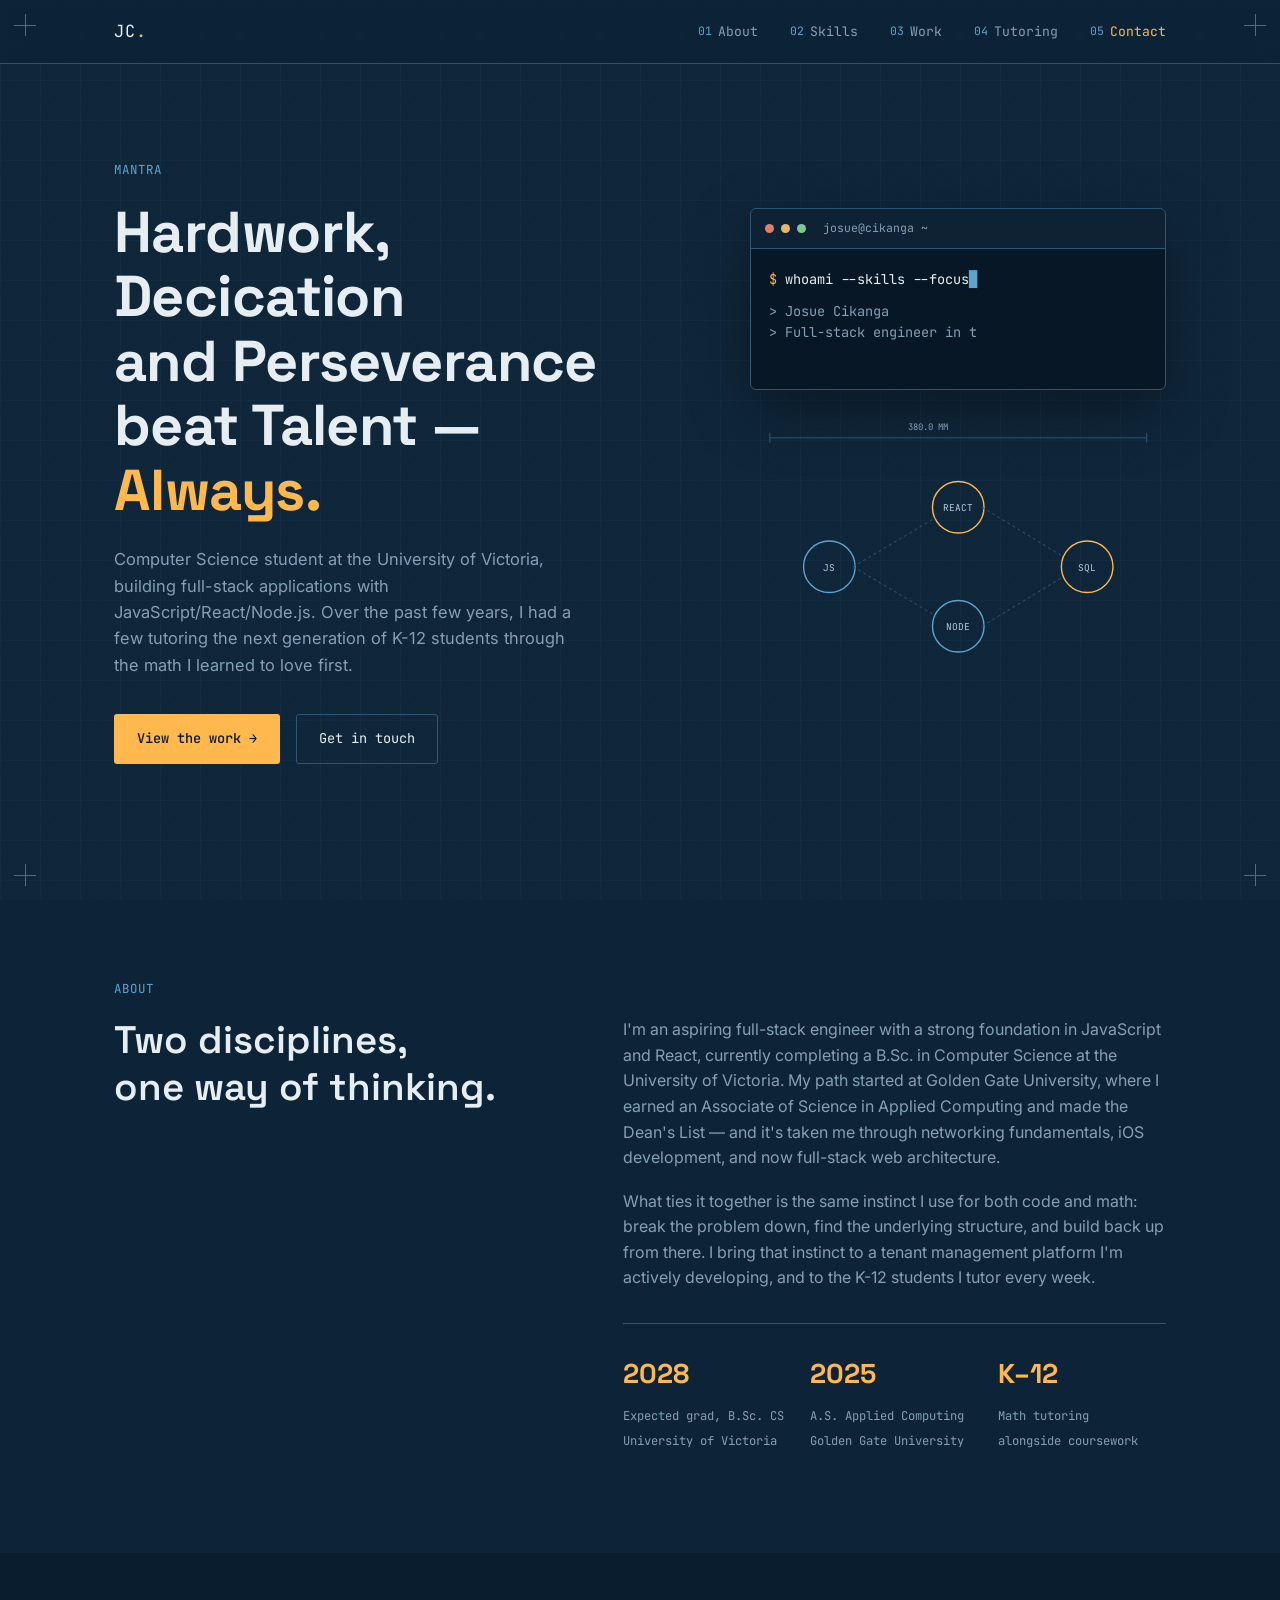
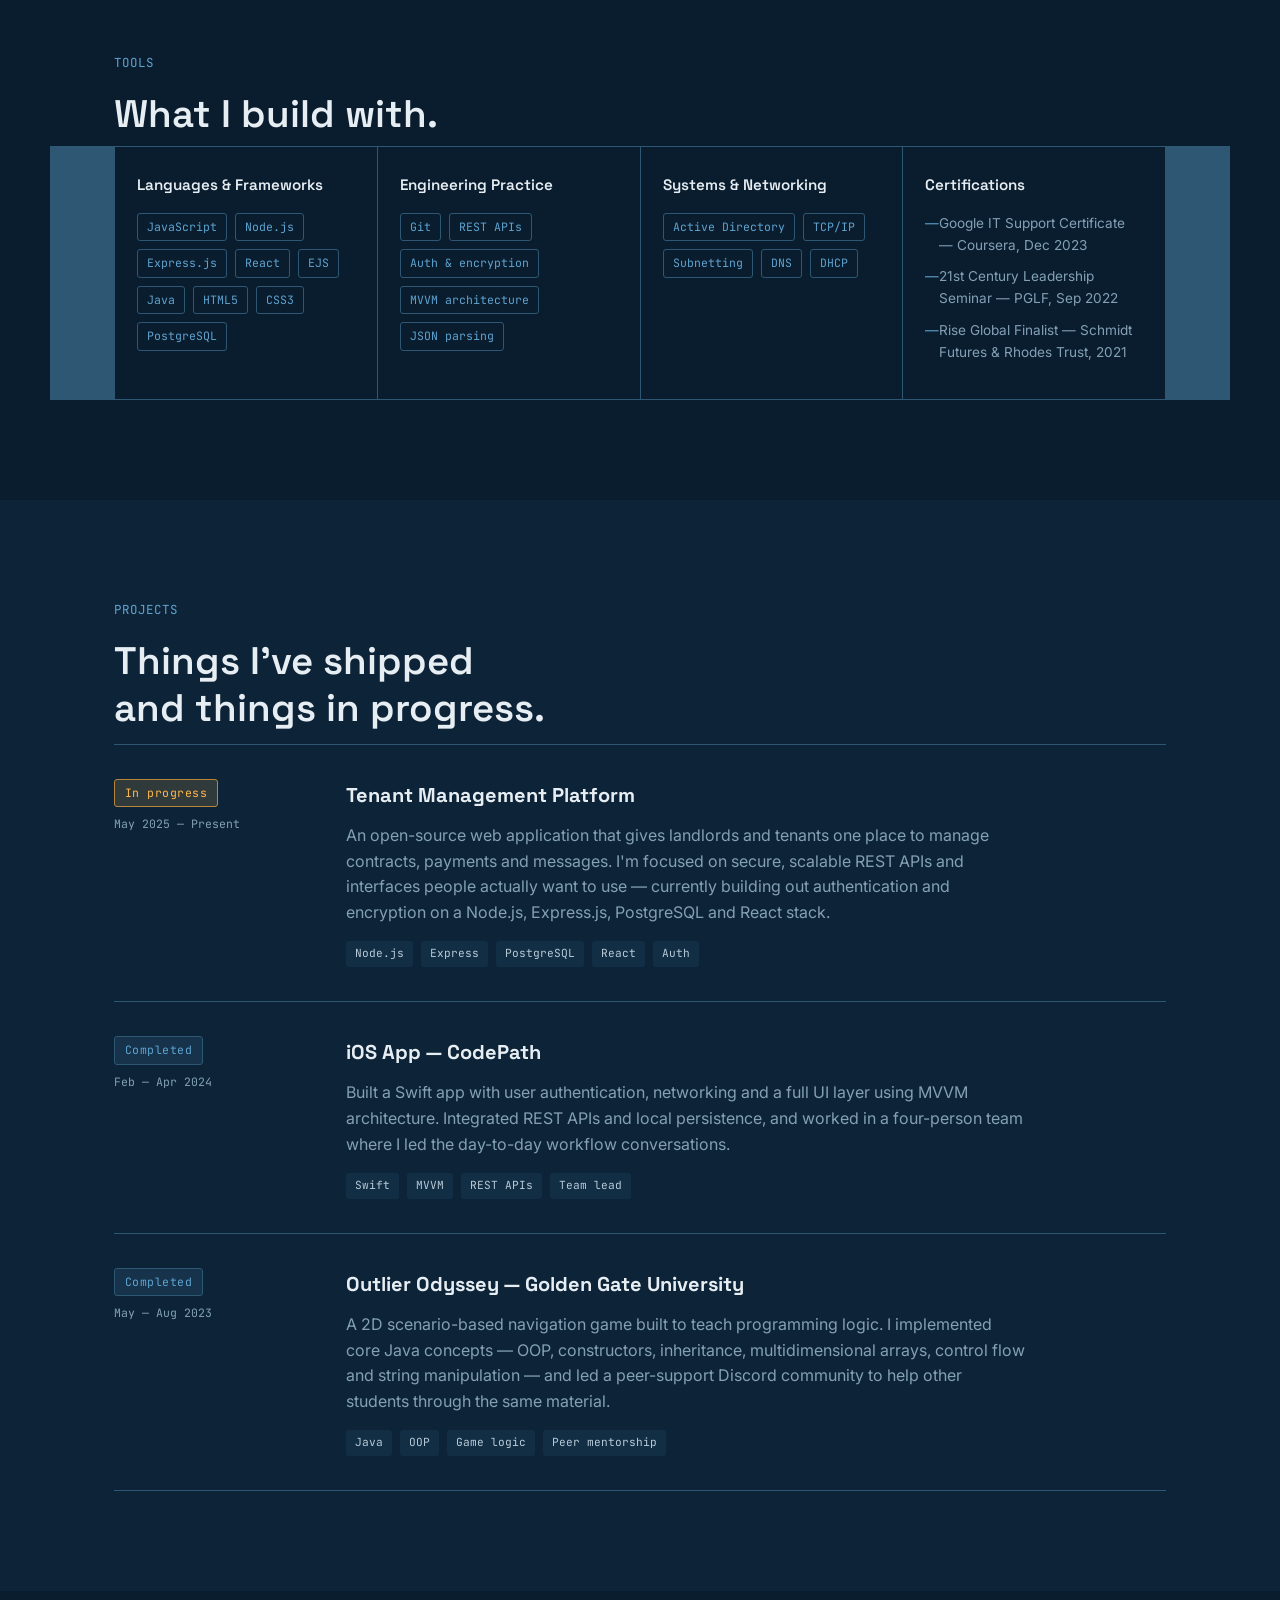
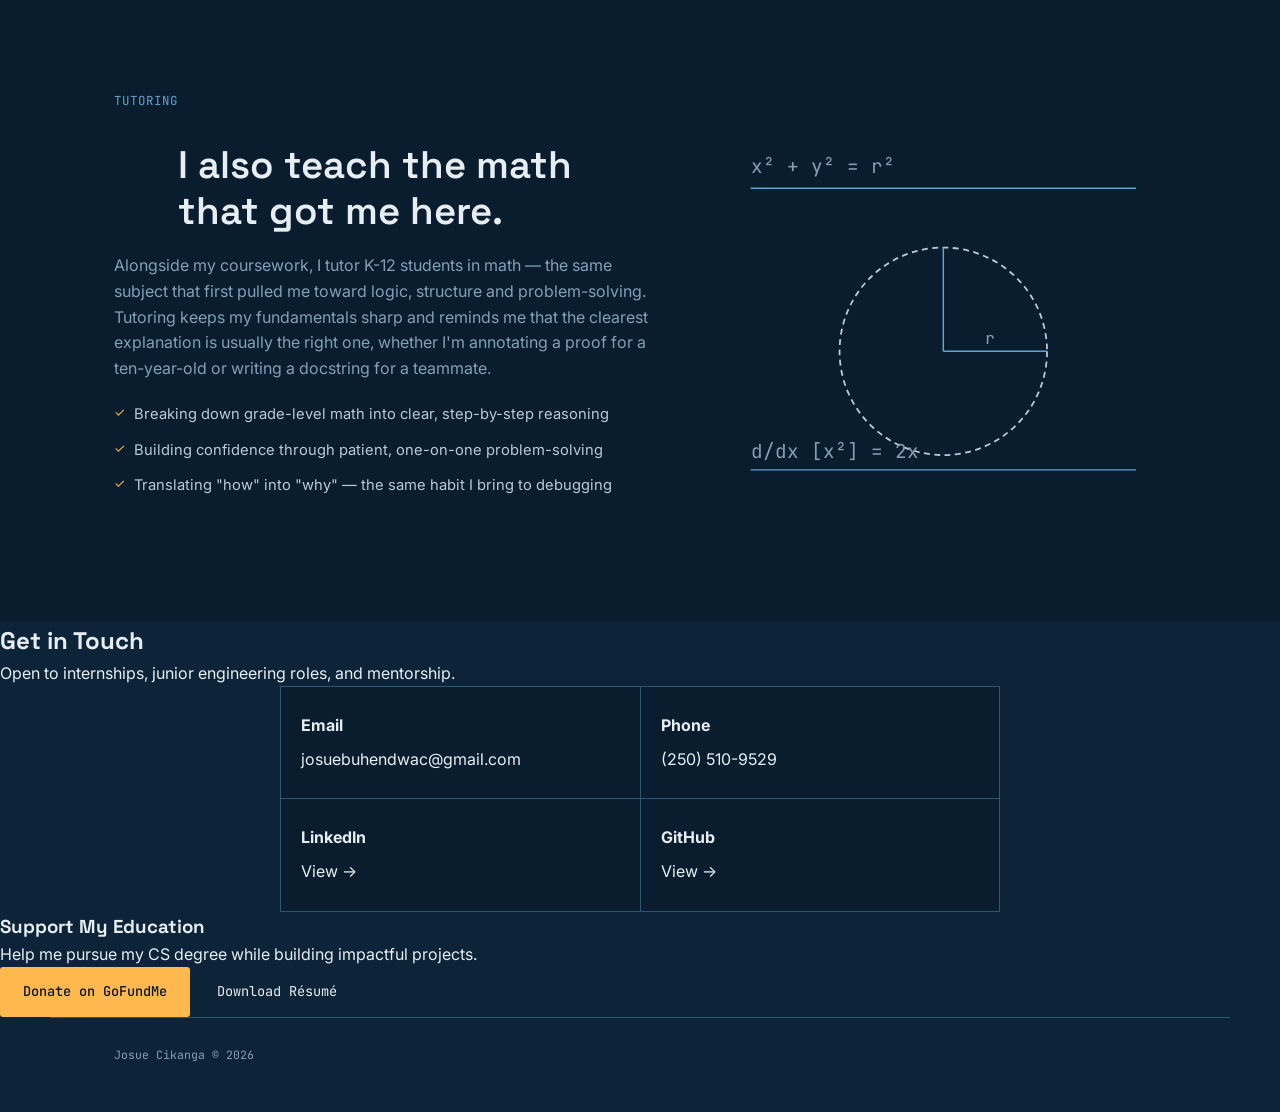
==== index.html @ afcce1af "Updates" ====
<!DOCTYPE html>
<html lang="en">
<head>
<meta charset="UTF-8">
<meta name="viewport" content="width=device-width, initial-scale=1.0">
<title>Josue Cikanga — Full-Stack Engineer</title>
<meta name="description" content="Josue Cikanga — Aspiring full-stack engineer, CS student at UVic, building the Tenant Management Platform, and K-12 math tutor.">
<link rel="preconnect" href="https://fonts.googleapis.com">
<link rel="preconnect" href="https://fonts.gstatic.com" crossorigin>
<link href="https://fonts.googleapis.com/css2?family=Space+Grotesk:wght@500;600;700&family=Inter:wght@400;500;600&family=JetBrains+Mono:wght@400;500&display=swap" rel="stylesheet">
<link rel="stylesheet" href="styles.css">
</head>
<body>

<div class="grain"></div>

<!-- corner crop marks -->
<div class="crop crop-tl"></div>
<div class="crop crop-tr"></div>
<div class="crop crop-bl"></div>
<div class="crop crop-br"></div>

<header class="nav">
  <div class="nav-inner">
    <a href="#top" class="nav-mark">JC<span class="nav-mark-dot">.</span></a>
    <nav class="nav-links">
      <a href="#about"><span class="nav-num">01</span>About</a>
      <a href="#skills"><span class="nav-num">02</span>Skills</a>
      <a href="#projects"><span class="nav-num">03</span>Work</a>
      <a href="#tutoring"><span class="nav-num">04</span>Tutoring</a>
      <a href="#contact" class="nav-cta"><span class="nav-num">05</span>Contact</a>
    </nav>
    <button class="nav-toggle" aria-label="Toggle menu" aria-expanded="false">
      <span></span><span></span><span></span>
    </button>
  </div>
</header>

<main id="top">

  <!-- MANTRA -->
  <section class="hero">
    <div class="hero-grid">
      <div class="hero-copy">
        <p class="eyebrow">MANTRA</p>
        <h1 class="hero-title">
          Hardwork, Decication<br>
          and Perseverance<br>
          beat Talent — <span class="hero-accent">Always.</span>
        </h1>
        <p class="hero-sub">
          Computer Science student at the University of Victoria, building full-stack
          applications with JavaScript/React/Node.js. Over the past few years, I had a few
          tutoring the next generation of K-12 students through the math I learned to love
          first.
        </p>
        <div class="hero-actions">
          <a href="#projects" class="btn btn-primary">View the work<span class="btn-arrow">→</span></a>
          <a href="#contact" class="btn btn-ghost">Get in touch</a>
        </div>
      </div>

      <div class="hero-panel" aria-hidden="true">
        <div class="terminal">
          <div class="terminal-bar">
            <span class="dot dot-r"></span><span class="dot dot-y"></span><span class="dot dot-g"></span>
            <span class="terminal-title">josue@cikanga ~ </span>
          </div>
          <div class="terminal-body">
            <p><span class="prompt">$</span> <span id="typed"></span><span class="cursor">&#9608;</span></p>
            <div id="terminal-output" class="terminal-output"></div>
          </div>
        </div>

        <svg class="blueprint-svg" viewBox="0 0 420 300" aria-hidden="true">
          <!-- dimension lines -->
          <line x1="20" y1="20" x2="400" y2="20" class="dim-line"/>
          <line x1="20" y1="15" x2="20" y2="25" class="dim-tick"/>
          <line x1="400" y1="15" x2="400" y2="25" class="dim-tick"/>
          <text x="180" y="12" class="dim-label">380.0 MM</text>

          <circle cx="80" cy="150" r="26" class="node node-a"/>
          <circle cx="210" cy="90" r="26" class="node node-b"/>
          <circle cx="210" cy="210" r="26" class="node node-c"/>
          <circle cx="340" cy="150" r="26" class="node node-d"/>

          <line x1="104" y1="150" x2="188" y2="100" class="link"/>
          <line x1="104" y1="150" x2="188" y2="200" class="link"/>
          <line x1="234" y1="90" x2="316" y2="140" class="link"/>
          <line x1="234" y1="210" x2="316" y2="160" class="link"/>

          <text x="80" y="154" class="node-label">JS</text>
          <text x="210" y="94" class="node-label">REACT</text>
          <text x="210" y="214" class="node-label">NODE</text>
          <text x="340" y="154" class="node-label">SQL</text>
        </svg>
      </div>
    </div>
  </section>

  <!-- ABOUT -->
  <section id="about" class="section">
    <p class="section-label">ABOUT</p>
    <div class="about-grid">
      <h2 class="section-title">Two disciplines,<br>one way of thinking.</h2>
      <div class="about-body">
        <p>
          I'm an aspiring full-stack engineer with a strong foundation in JavaScript and
          React, currently completing a B.Sc. in Computer Science at the University of
          Victoria. My path started at Golden Gate University, where I earned an
          Associate of Science in Applied Computing and made the Dean's List — and it's
          taken me through networking fundamentals, iOS development, and now full-stack
          web architecture.
        </p>
        <p>
          What ties it together is the same instinct I use for both code and math: break
          the problem down, find the underlying structure, and build back up from there.
          I bring that instinct to a tenant management platform I'm actively developing,
          and to the K-12 students I tutor every week.
        </p>
        <div class="about-stats">
          <div class="stat">
            <span class="stat-num">2028</span>
            <span class="stat-label">Expected grad, B.Sc. CS<br>University of Victoria</span>
          </div>
          <div class="stat">
            <span class="stat-num">2025</span>
            <span class="stat-label">A.S. Applied Computing<br>Golden Gate University</span>
          </div>
          <div class="stat">
            <span class="stat-num">K–12</span>
            <span class="stat-label">Math tutoring<br>alongside coursework</span>
          </div>
        </div>
      </div>
    </div>
  </section>

  <!-- SKILLS -->
  <section id="skills" class="section section-alt">
    <p class="section-label">TOOLS</p>
    <h2 class="section-title">What I build with.</h2>

    <div class="skills-grid">
      <div class="skill-card">
        <h3>Languages &amp; Frameworks</h3>
        <ul class="tag-list">
          <li>JavaScript</li><li>Node.js</li><li>Express.js</li><li>React</li>
          <li>EJS</li><li>Java</li><li>HTML5</li><li>CSS3</li><li>PostgreSQL</li>
        </ul>
      </div>
      <div class="skill-card">
        <h3>Engineering Practice</h3>
        <ul class="tag-list">
          <li>Git</li><li>REST APIs</li><li>Auth &amp; encryption</li>
          <li>MVVM architecture</li><li>JSON parsing</li>
        </ul>
      </div>
      <div class="skill-card">
        <h3>Systems &amp; Networking</h3>
        <ul class="tag-list">
          <li>Active Directory</li><li>TCP/IP</li><li>Subnetting</li>
          <li>DNS</li><li>DHCP</li>
        </ul>
      </div>
      <div class="skill-card">
        <h3>Certifications</h3>
        <ul class="plain-list">
          <li>Google IT Support Certificate — Coursera, Dec 2023</li>
          <li>21st Century Leadership Seminar — PGLF, Sep 2022</li>
          <li>Rise Global Finalist — Schmidt Futures &amp; Rhodes Trust, 2021</li>
        </ul>
      </div>
    </div>
  </section>

  <!-- PROJECTS -->
  <section id="projects" class="section">
    <p class="section-label">PROJECTS</p>
    <h2 class="section-title">Things I've shipped<br>and things in progress.</h2>

    <div class="projects-list">

      <article class="project-row">
        <div class="project-meta">
          <span class="project-status status-active">In progress</span>
          <span class="project-dates">May 2025 — Present</span>
        </div>
        <div class="project-main">
          <h3>Tenant Management Platform</h3>
          <p>
            An open-source web application that gives landlords and tenants one place to
            manage contracts, payments and messages. I'm focused on secure, scalable
            REST APIs and interfaces people actually want to use — currently building
            out authentication and encryption on a Node.js, Express.js, PostgreSQL and
            React stack.
          </p>
          <ul class="project-tags">
            <li>Node.js</li><li>Express</li><li>PostgreSQL</li><li>React</li><li>Auth</li>
          </ul>
        </div>
      </article>

      <article class="project-row">
        <div class="project-meta">
          <span class="project-status status-done">Completed</span>
          <span class="project-dates">Feb — Apr 2024</span>
        </div>
        <div class="project-main">
          <h3>iOS App — CodePath</h3>
          <p>
            Built a Swift app with user authentication, networking and a full UI layer
            using MVVM architecture. Integrated REST APIs and local persistence, and
            worked in a four-person team where I led the day-to-day workflow
            conversations.
          </p>
          <ul class="project-tags">
            <li>Swift</li><li>MVVM</li><li>REST APIs</li><li>Team lead</li>
          </ul>
        </div>
      </article>

      <article class="project-row">
        <div class="project-meta">
          <span class="project-status status-done">Completed</span>
          <span class="project-dates">May — Aug 2023</span>
        </div>
        <div class="project-main">
          <h3>Outlier Odyssey — Golden Gate University</h3>
          <p>
            A 2D scenario-based navigation game built to teach programming logic.
            I implemented core Java concepts — OOP, constructors, inheritance,
            multidimensional arrays, control flow and string manipulation — and led a
            peer-support Discord community to help other students through the same
            material.
          </p>
          <ul class="project-tags">
            <li>Java</li><li>OOP</li><li>Game logic</li><li>Peer mentorship</li>
          </ul>
        </div>
      </article>

    </div>
  </section>

  <!-- TUTORING -->
  <section id="tutoring" class="section section-alt tutoring">
    <p class="section-label">TUTORING</p>
    <div class="tutoring-grid">
      <div class="tutoring-copy">
        <h2 class="section-title">I also teach the math<br>that got me here.</h2>
        <p>
          Alongside my coursework, I tutor K-12 students in math — the same subject
          that first pulled me toward logic, structure and problem-solving. Tutoring
          keeps my fundamentals sharp and reminds me that the clearest explanation is
          usually the right one, whether I'm annotating a proof for a ten-year-old or
          writing a docstring for a teammate.
        </p>
        <ul class="tutoring-points">
          <li>Breaking down grade-level math into clear, step-by-step reasoning</li>
          <li>Building confidence through patient, one-on-one problem-solving</li>
          <li>Translating "how" into "why" — the same habit I bring to debugging</li>
        </ul>
      </div>
      <div class="tutoring-figure" aria-hidden="true">
        <svg viewBox="0 0 300 260" class="chalk-svg">
          <line x1="20" y1="40" x2="280" y2="40" class="chalk-line"/>
          <text x="20" y="30" class="chalk-label">x² + y² = r²</text>
          <circle cx="150" cy="150" r="70" class="chalk-circle"/>
          <line x1="150" y1="150" x2="220" y2="150" class="chalk-line"/>
          <line x1="150" y1="150" x2="150" y2="80" class="chalk-line"/>
          <text x="178" y="145" class="chalk-label small">r</text>
          <line x1="20" y1="230" x2="280" y2="230" class="chalk-line"/>
          <text x="20" y="222" class="chalk-label">d/dx [x²] = 2x</text>
        </svg>
      </div>
    </div>
  </section>

  <!-- CONTACT -->
  <section id="contact" class="page" data-page="contact">
    <div class="page-content">
      <h2>Get in Touch</h2>
      <p>Open to internships, junior engineering roles, and mentorship.</p>
      
      <div class="contact-links">
        <a href="mailto:josuebuhendwac@gmail.com" class="contact-link">
          <strong>Email</strong>
          <span>josuebuhendwac@gmail.com</span>
        </a>
        <a href="tel:+12505109529" class="contact-link">
          <strong>Phone</strong>
          <span>(250) 510-9529</span>
        </a>
        <a href="https://www.linkedin.com/in/josue-cikanka" target="_blank" class="contact-link">
          <strong>LinkedIn</strong>
          <span>View →</span>
        </a>
        <a href="https://github.com/JCkang23" target="_blank" class="contact-link">
          <strong>GitHub</strong>
          <span>View →</span>
        </a>
      </div>

      <div class="funding-section">
        <h3>Support My Education</h3>
        <p>Help me pursue my CS degree while building impactful projects.</p>
        <div class="funding-buttons">
          <a href="https://www.gofundme.com/f/josue-from-the-congo-pay-for-college" target="_blank" class="btn btn-primary">
            Donate on GoFundMe
          </a>
          <a href="/jcResume.pdf" download class="btn btn-secondary">
            Download Résumé
          </a>
        </div>
      </div>
    </div>
  </section>

</main>

<footer class="footer">
  <p>Josue Cikanga © <span id="year"></span></p>
</footer>

<script src="script.js"></script>
</body>
</html>
---- styles.css ----
/* ============================================
   TOKENS
   ============================================ */
:root {
  --ink: #0D2438;
  --ink-alt: #0A1D2E;
  --ink-deep: #081726;
  --line: #E7EEF3;
  --line-dim: #B9CBD8;
  --blue: #5FA3D0;
  --blue-dim: #2E5773;
  --amber: #FFB84D;
  --amber-dim: #B8853A;
  --muted: #83A0B5;

  --font-display: 'Space Grotesk', sans-serif;
  --font-body: 'Inter', sans-serif;
  --font-mono: 'JetBrains Mono', monospace;

  --max-w: 1180px;
  --edge: clamp(20px, 5vw, 64px);
}

* { box-sizing: border-box; }
html { scroll-behavior: smooth; }

@media (prefers-reduced-motion: reduce) {
  html { scroll-behavior: auto; }
  * { animation-duration: 0.01ms !important; animation-iteration-count: 1 !important; transition-duration: 0.01ms !important; }
}

body {
  margin: 0;
  background: var(--ink);
  color: var(--line);
  font-family: var(--font-body);
  line-height: 1.6;
  -webkit-font-smoothing: antialiased;
  position: relative;
  overflow-x: hidden;
}

/* faint grid + grain background */
body::before {
  content: "";
  position: fixed;
  inset: 0;
  z-index: 0;
  pointer-events: none;
  background-image:
    linear-gradient(var(--blue-dim) 1px, transparent 1px),
    linear-gradient(90deg, var(--blue-dim) 1px, transparent 1px);
  background-size: 40px 40px;
  opacity: 0.12;
}

.grain {
  position: fixed;
  inset: 0;
  z-index: 1;
  pointer-events: none;
  opacity: 0.035;
  background-image: url("data:image/svg+xml,%3Csvg xmlns='http://www.w3.org/2000/svg' width='120' height='120'%3E%3Cfilter id='n'%3E%3CfeTurbulence type='fractalNoise' baseFrequency='0.9' numOctaves='2' stitchTiles='stitch'/%3E%3C/filter%3E%3Crect width='100%25' height='100%25' filter='url(%23n)'/%3E%3C/svg%3E");
}

main, header, footer { position: relative; z-index: 2; }

a { color: inherit; text-decoration: none; }
ul { margin: 0; padding: 0; list-style: none; }
h1, h2, h3 { font-family: var(--font-display); margin: 0; color: var(--line); }
p { margin: 0; }

/* crop marks — signature framing device */
.crop {
  position: fixed;
  width: 22px;
  height: 22px;
  z-index: 30;
  pointer-events: none;
  opacity: 0.6;
}
.crop::before, .crop::after {
  content: "";
  position: absolute;
  background: var(--blue);
}
.crop::before { width: 100%; height: 1px; top: 50%; }
.crop::after { width: 1px; height: 100%; left: 50%; }
.crop-tl { top: 14px; left: 14px; }
.crop-tr { top: 14px; right: 14px; }
.crop-bl { bottom: 14px; left: 14px; }
.crop-br { bottom: 14px; right: 14px; }

/* ============================================
   NAV
   ============================================ */
.nav {
  position: sticky;
  top: 0;
  z-index: 20;
  background: rgba(13, 36, 56, 0.82);
  backdrop-filter: blur(10px);
  border-bottom: 1px solid var(--blue-dim);
}
.nav-inner {
  max-width: var(--max-w);
  margin: 0 auto;
  padding: 18px var(--edge);
  display: flex;
  align-items: center;
  justify-content: space-between;
}
.nav-mark {
  font-family: var(--font-mono);
  font-size: 1.05rem;
  letter-spacing: 0.05em;
  color: var(--line);
}
.nav-mark-dot { color: var(--amber); }
.nav-links {
  display: flex;
  gap: 32px;
}
.nav-links a {
  font-family: var(--font-mono);
  font-size: 0.82rem;
  color: var(--muted);
  display: flex;
  align-items: center;
  gap: 6px;
  transition: color 0.2s ease;
}
.nav-links a:hover { color: var(--line); }
.nav-num { color: var(--blue); font-size: 0.72rem; }
.nav-cta { color: var(--amber) !important; }
.nav-toggle { display: none; }

/* ============================================
   HERO
   ============================================ */
.hero {
  max-width: var(--max-w);
  margin: 0 auto;
  padding: clamp(48px, 8vw, 96px) var(--edge) clamp(64px, 9vw, 120px);
}
.hero-grid {
  display: grid;
  grid-template-columns: 1.15fr 0.85fr;
  gap: clamp(32px, 6vw, 72px);
  align-items: center;
}
.eyebrow {
  font-family: var(--font-mono);
  font-size: 0.78rem;
  letter-spacing: 0.08em;
  color: var(--blue);
  margin-bottom: 20px;
}
.hero-title {
  font-size: clamp(2.3rem, 5vw, 3.6rem);
  font-weight: 700;
  line-height: 1.12;
  letter-spacing: -0.01em;
}
.hero-accent { color: var(--amber); }
.hero-sub {
  margin-top: 24px;
  max-width: 46ch;
  color: var(--muted);
  font-size: 1.03rem;
}
.hero-actions {
  margin-top: 36px;
  display: flex;
  gap: 16px;
  flex-wrap: wrap;
}
.btn {
  font-family: var(--font-mono);
  font-size: 0.85rem;
  padding: 13px 22px;
  border-radius: 3px;
  display: inline-flex;
  align-items: center;
  gap: 8px;
  transition: all 0.2s ease;
  border: 1px solid transparent;
}
.btn-primary {
  background: var(--amber);
  color: var(--ink-deep);
  font-weight: 500;
}
.btn-primary:hover { background: #ffc670; }
.btn-arrow { transition: transform 0.2s ease; }
.btn-primary:hover .btn-arrow { transform: translateX(3px); }
.btn-ghost {
  border-color: var(--blue-dim);
  color: var(--line);
}
.btn-ghost:hover { border-color: var(--blue); background: rgba(95,163,208,0.08); }

/* terminal panel */
.hero-panel { display: flex; flex-direction: column; gap: 28px; }
.terminal {
  background: var(--ink-deep);
  border: 1px solid var(--blue-dim);
  border-radius: 6px;
  overflow: hidden;
  box-shadow: 0 20px 60px rgba(0,0,0,0.35);
}
.terminal-bar {
  display: flex;
  align-items: center;
  gap: 7px;
  padding: 10px 14px;
  background: rgba(95,163,208,0.08);
  border-bottom: 1px solid var(--blue-dim);
}
.dot { width: 9px; height: 9px; border-radius: 50%; display: inline-block; }
.dot-r { background: #E27D6A; }
.dot-y { background: #E2B96A; }
.dot-g { background: #7EC98F; }
.terminal-title {
  margin-left: 10px;
  font-family: var(--font-mono);
  font-size: 0.72rem;
  color: var(--muted);
}
.terminal-body {
  padding: 20px 18px 24px;
  font-family: var(--font-mono);
  font-size: 0.85rem;
  min-height: 140px;
}
.prompt { color: var(--amber); }
.cursor { animation: blink 1s step-end infinite; color: var(--blue); }
@keyframes blink { 50% { opacity: 0; } }
.terminal-output { margin-top: 10px; color: var(--muted); white-space: pre-line; min-height: 60px; }
.terminal-output .line-in { color: var(--line-dim); }

.blueprint-svg { width: 100%; height: auto; }
.dim-line, .dim-tick { stroke: var(--blue-dim); stroke-width: 1; }
.dim-label { fill: var(--muted); font-family: var(--font-mono); font-size: 9px; text-anchor: middle; }
.node { fill: none; stroke: var(--blue); stroke-width: 1.4; }
.node-b, .node-d { stroke: var(--amber); }
.link { stroke: var(--blue-dim); stroke-width: 1; stroke-dasharray: 3 3; }
.node-label { fill: var(--line-dim); font-family: var(--font-mono); font-size: 9.5px; text-anchor: middle; }

/* ============================================
   SECTIONS (shared)
   ============================================ */
.section {
  max-width: var(--max-w);
  margin: 0 auto;
  padding: clamp(56px, 8vw, 100px) var(--edge);
}
.section-alt { background: var(--ink-alt); max-width: none; }
.section-alt > * { max-width: var(--max-w); margin-left: auto; margin-right: auto; }
.section-alt { padding-left: 0; padding-right: 0; }
.section-alt .section-label, .section-alt .section-title, .section-alt .skills-grid,
.section-alt .tutoring-grid { padding-left: var(--edge); padding-right: var(--edge); }

.section-label {
  font-family: var(--font-mono);
  font-size: 0.78rem;
  letter-spacing: 0.08em;
  color: var(--blue);
  margin-bottom: 18px;
}
.section-title {
  font-size: clamp(1.6rem, 3.4vw, 2.4rem);
  font-weight: 600;
  line-height: 1.22;
  margin-bottom: 8px;
}

/* ABOUT */
.about-grid {
  display: grid;
  grid-template-columns: 0.9fr 1.1fr;
  gap: clamp(28px, 5vw, 64px);
}
.about-body p { color: var(--muted); margin-bottom: 18px; max-width: 62ch; }
.about-stats {
  display: grid;
  grid-template-columns: repeat(3, 1fr);
  gap: 20px;
  margin-top: 32px;
  border-top: 1px solid var(--blue-dim);
  padding-top: 28px;
}
.stat-num {
  display: block;
  font-family: var(--font-display);
  font-size: 1.7rem;
  font-weight: 700;
  color: var(--amber);
  margin-bottom: 6px;
}
.stat-label {
  font-family: var(--font-mono);
  font-size: 0.76rem;
  color: var(--muted);
  line-height: 1.5;
}

/* SKILLS */
.skills-grid {
  display: grid;
  grid-template-columns: repeat(4, 1fr);
  gap: 1px;
  background: var(--blue-dim);
  border: 1px solid var(--blue-dim);
  margin-top: 8px;
}
.skill-card {
  background: var(--ink-alt);
  padding: 26px 22px;
}
.skill-card h3 {
  font-size: 0.95rem;
  font-weight: 600;
  margin-bottom: 16px;
  color: var(--line);
}
.tag-list { display: flex; flex-wrap: wrap; gap: 8px; }
.tag-list li {
  font-family: var(--font-mono);
  font-size: 0.72rem;
  color: var(--blue);
  border: 1px solid var(--blue-dim);
  padding: 4px 9px;
  border-radius: 3px;
}
.plain-list li {
  font-size: 0.85rem;
  color: var(--muted);
  margin-bottom: 10px;
  padding-left: 14px;
  position: relative;
}
.plain-list li::before {
  content: "—";
  position: absolute;
  left: 0;
  color: var(--blue);
}

/* PROJECTS */
.projects-list { margin-top: 12px; }
.project-row {
  display: grid;
  grid-template-columns: 200px 1fr;
  gap: 32px;
  padding: 34px 0;
  border-top: 1px solid var(--blue-dim);
}
.project-row:last-child { border-bottom: 1px solid var(--blue-dim); }
.project-meta { display: flex; flex-direction: column; gap: 8px; }
.project-status {
  font-family: var(--font-mono);
  font-size: 0.72rem;
  letter-spacing: 0.04em;
  width: fit-content;
  padding: 4px 10px;
  border-radius: 3px;
}
.status-active { background: rgba(255,184,77,0.15); color: var(--amber); border: 1px solid var(--amber-dim); }
.status-done { background: rgba(95,163,208,0.12); color: var(--blue); border: 1px solid var(--blue-dim); }
.project-dates { font-family: var(--font-mono); font-size: 0.72rem; color: var(--muted); }
.project-main h3 { font-size: 1.25rem; margin-bottom: 12px; }
.project-main p { color: var(--muted); max-width: 68ch; margin-bottom: 16px; }
.project-tags { display: flex; flex-wrap: wrap; gap: 8px; }
.project-tags li {
  font-family: var(--font-mono);
  font-size: 0.7rem;
  color: var(--line-dim);
  background: rgba(95,163,208,0.08);
  padding: 4px 9px;
  border-radius: 3px;
}

/* TUTORING */
.tutoring-grid {
  display: grid;
  grid-template-columns: 1.1fr 0.9fr;
  gap: clamp(28px, 5vw, 64px);
  align-items: center;
}
.tutoring-copy p { color: var(--muted); margin: 18px 0 22px; max-width: 56ch; }
.tutoring-points li {
  font-size: 0.92rem;
  color: var(--line-dim);
  padding-left: 20px;
  position: relative;
  margin-bottom: 12px;
}
.tutoring-points li::before {
  content: "✓";
  position: absolute;
  left: 0;
  color: var(--amber);
  font-size: 0.8rem;
}
.chalk-svg { width: 100%; height: auto; }
.chalk-circle { fill: none; stroke: var(--line-dim); stroke-width: 1.2; stroke-dasharray: 4 3; }
.chalk-line { stroke: var(--blue); stroke-width: 1; }
.chalk-label { fill: var(--muted); font-family: var(--font-mono); font-size: 13px; }
.chalk-label.small { font-size: 11px; }

/* CONTACT */
.contact { text-align: center; }
.contact-title { margin: 0 auto 14px; }
.contact-sub { color: var(--muted); max-width: 48ch; margin: 0 auto 44px; }
.contact-links {
  display: grid;
  grid-template-columns: repeat(2, 1fr);
  gap: 1px;
  background: var(--blue-dim);
  border: 1px solid var(--blue-dim);
  max-width: 720px;
  margin: 0 auto;
}
.contact-link {
  background: var(--ink-alt);
  padding: 26px 20px;
  display: flex;
  flex-direction: column;
  gap: 8px;
  transition: background 0.2s ease;
}
.contact-link:hover { background: rgba(95,163,208,0.08); }
.contact-label {
  font-family: var(--font-mono);
  font-size: 0.72rem;
  color: var(--blue);
  letter-spacing: 0.05em;
}
.contact-value { font-size: 0.95rem; color: var(--line); word-break: break-word; }

/* FOOTER */
.footer {
  max-width: var(--max-w);
  margin: 0 auto;
  padding: 28px var(--edge) 48px;
  display: flex;
  justify-content: space-between;
  font-family: var(--font-mono);
  font-size: 0.72rem;
  color: var(--muted);
  border-top: 1px solid var(--blue-dim);
}

/* ============================================
   RESPONSIVE
   ============================================ */
@media (max-width: 900px) {
  .hero-grid { grid-template-columns: 1fr; }
  .about-grid { grid-template-columns: 1fr; }
  .tutoring-grid { grid-template-columns: 1fr; }
  .tutoring-figure { order: -1; max-width: 320px; margin: 0 auto; }
  .skills-grid { grid-template-columns: repeat(2, 1fr); }
  .project-row { grid-template-columns: 1fr; gap: 14px; }
}

@media (max-width: 700px) {
  .nav-links {
    position: fixed;
    top: 62px;
    left: 0;
    right: 0;
    background: var(--ink);
    border-bottom: 1px solid var(--blue-dim);
    flex-direction: column;
    padding: 20px var(--edge);
    gap: 18px;
    transform: translateY(-130%);
    transition: transform 0.25s ease;
  }
  .nav-links.open { transform: translateY(0); }
  .nav-toggle {
    display: flex;
    flex-direction: column;
    gap: 5px;
    background: none;
    border: none;
    cursor: pointer;
    padding: 6px;
  }
  .nav-toggle span { width: 20px; height: 2px; background: var(--line); }
  .about-stats { grid-template-columns: 1fr; gap: 18px; }
  .contact-links { grid-template-columns: 1fr; }
  .footer { flex-direction: column; gap: 8px; }
}

@media (max-width: 480px) {
  .skills-grid { grid-template-columns: 1fr; }
}
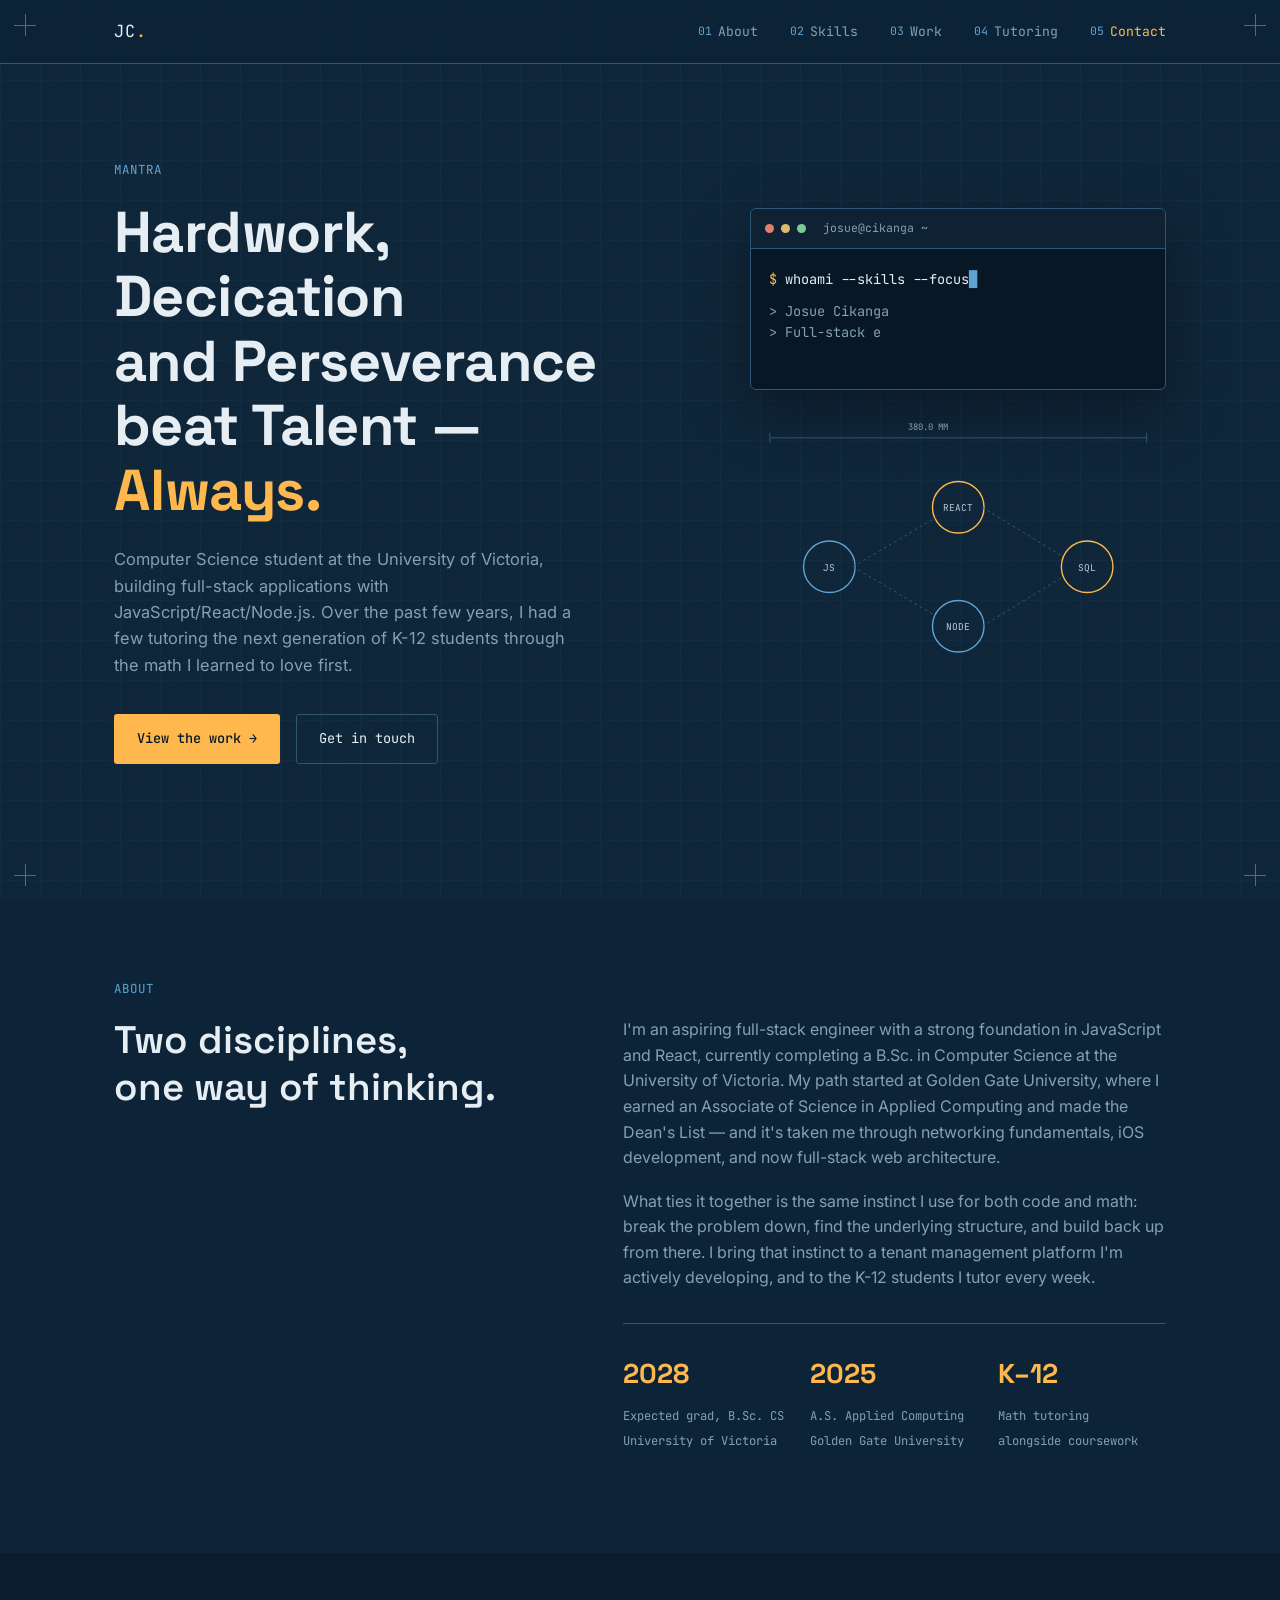
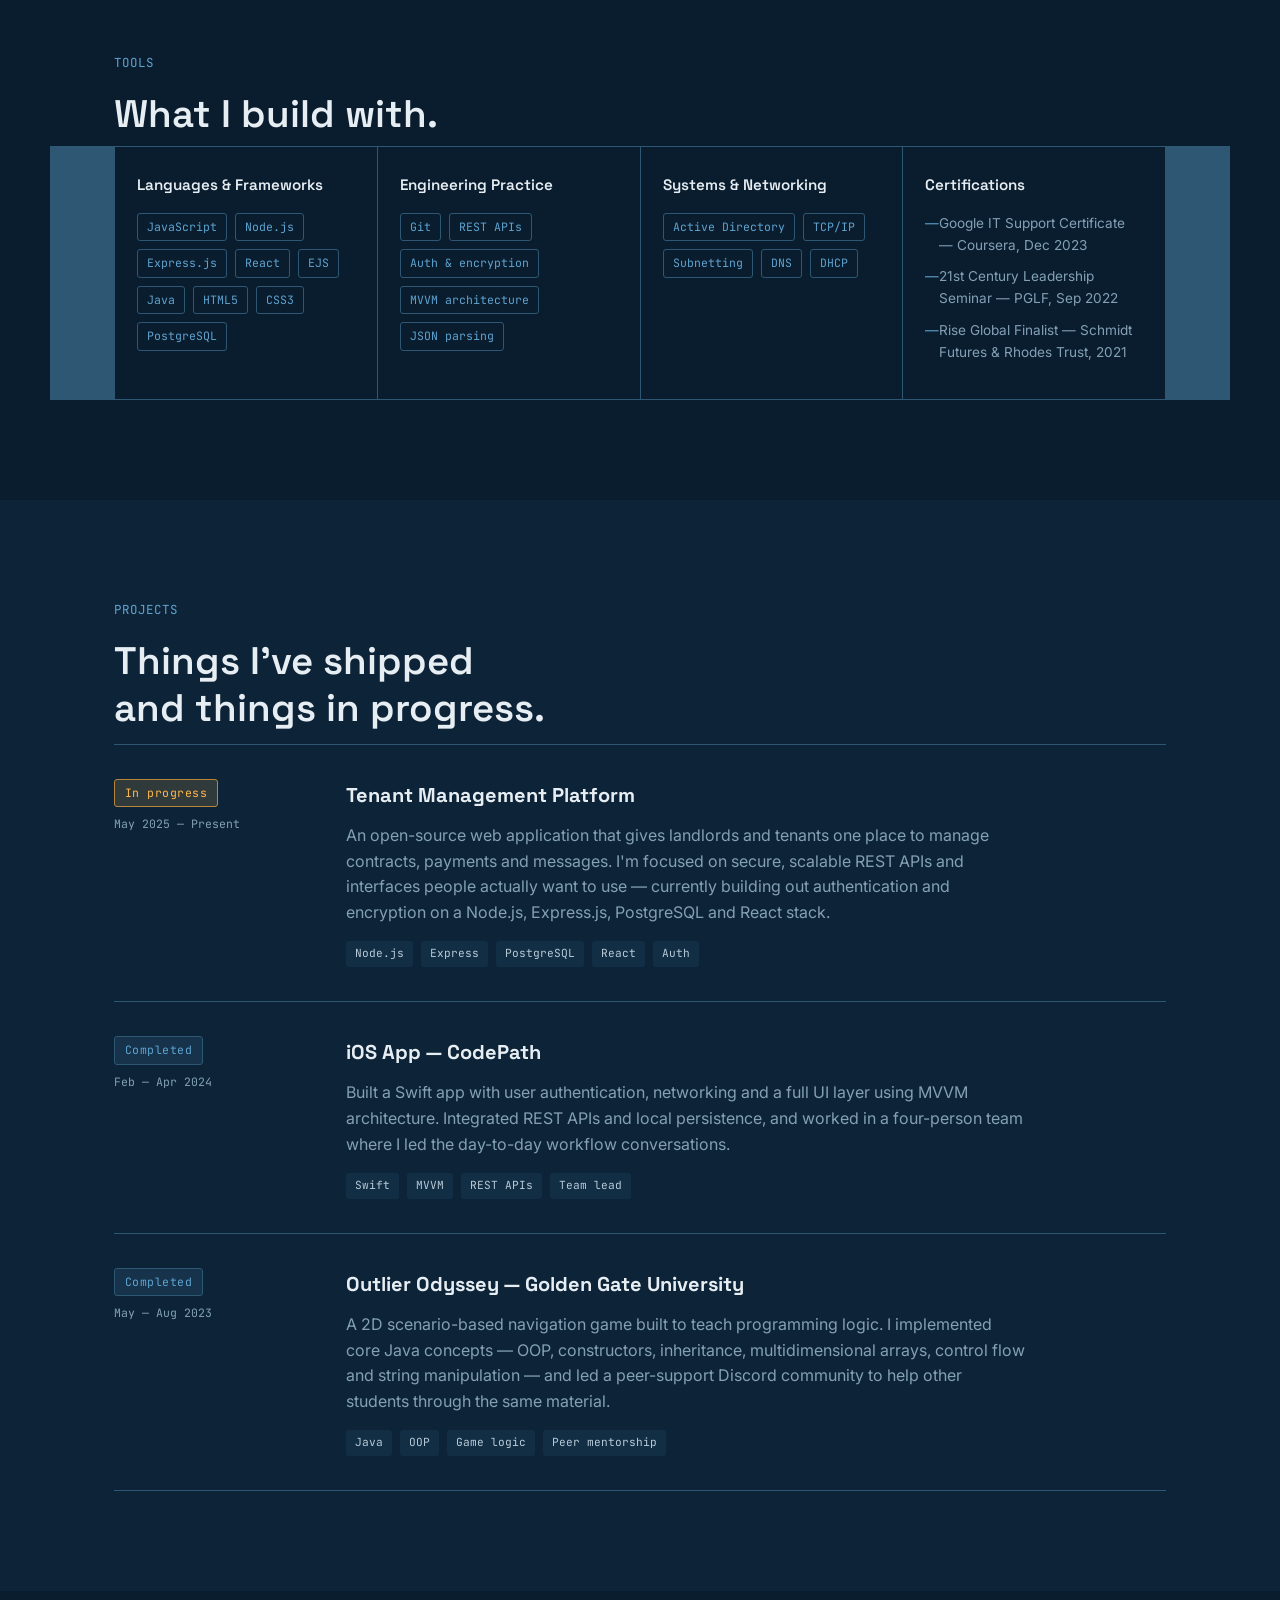
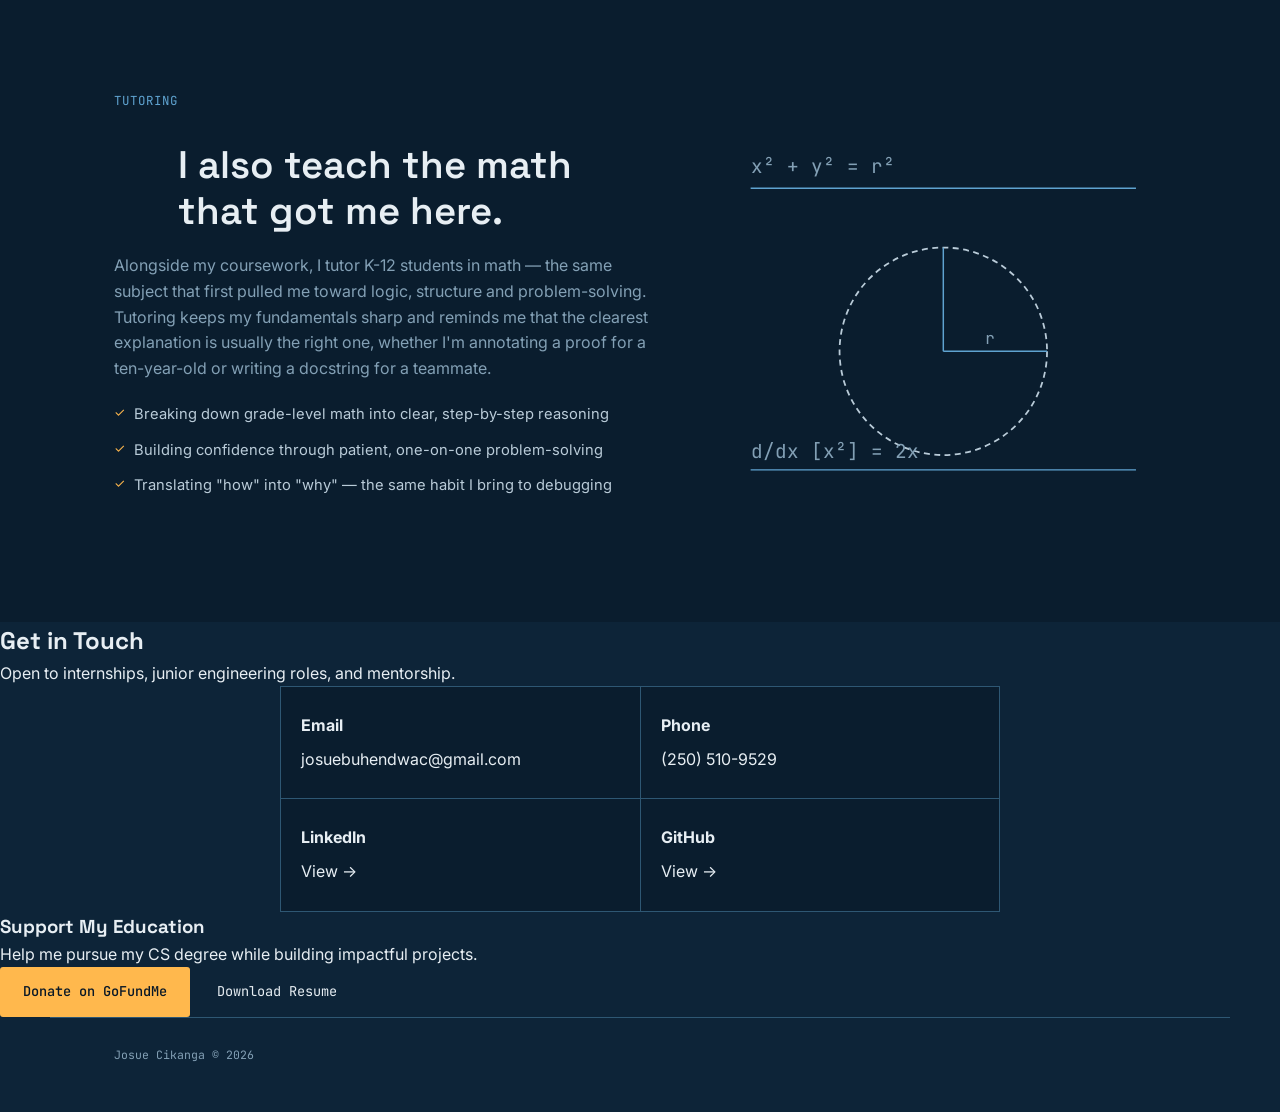
==== commit 280df343: "Updates" ====
--- a/index.html
+++ b/index.html
@@ -310,7 +310,7 @@
             Donate on GoFundMe
           </a>
           <a href="/jcResume.pdf" download class="btn btn-secondary">
-            Download Résumé
+            Download Resume
           </a>
         </div>
       </div>
--- a/styles.css
+++ b/styles.css
@@ -487,6 +487,7 @@
     border: none;
     cursor: pointer;
     padding: 6px;
+    
   }
   .nav-toggle span { width: 20px; height: 2px; background: var(--line); }
   .about-stats { grid-template-columns: 1fr; gap: 18px; }
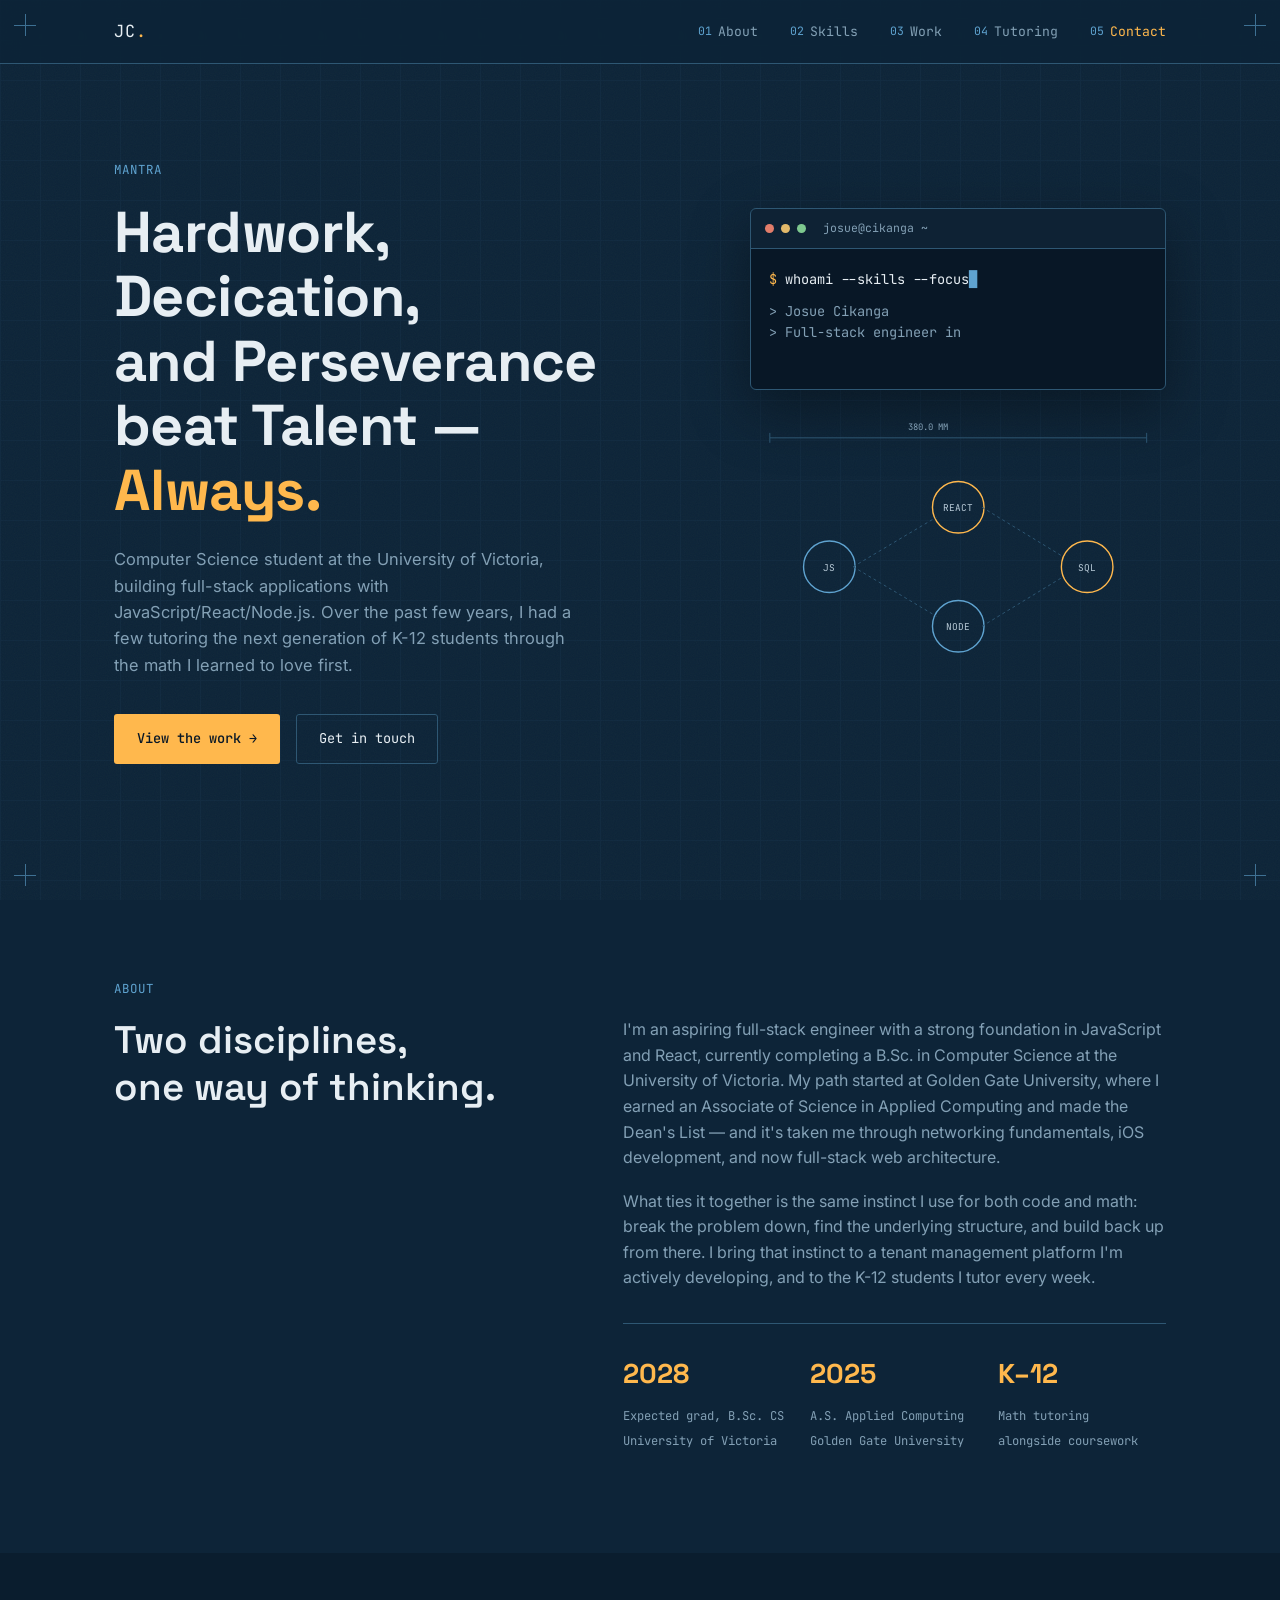
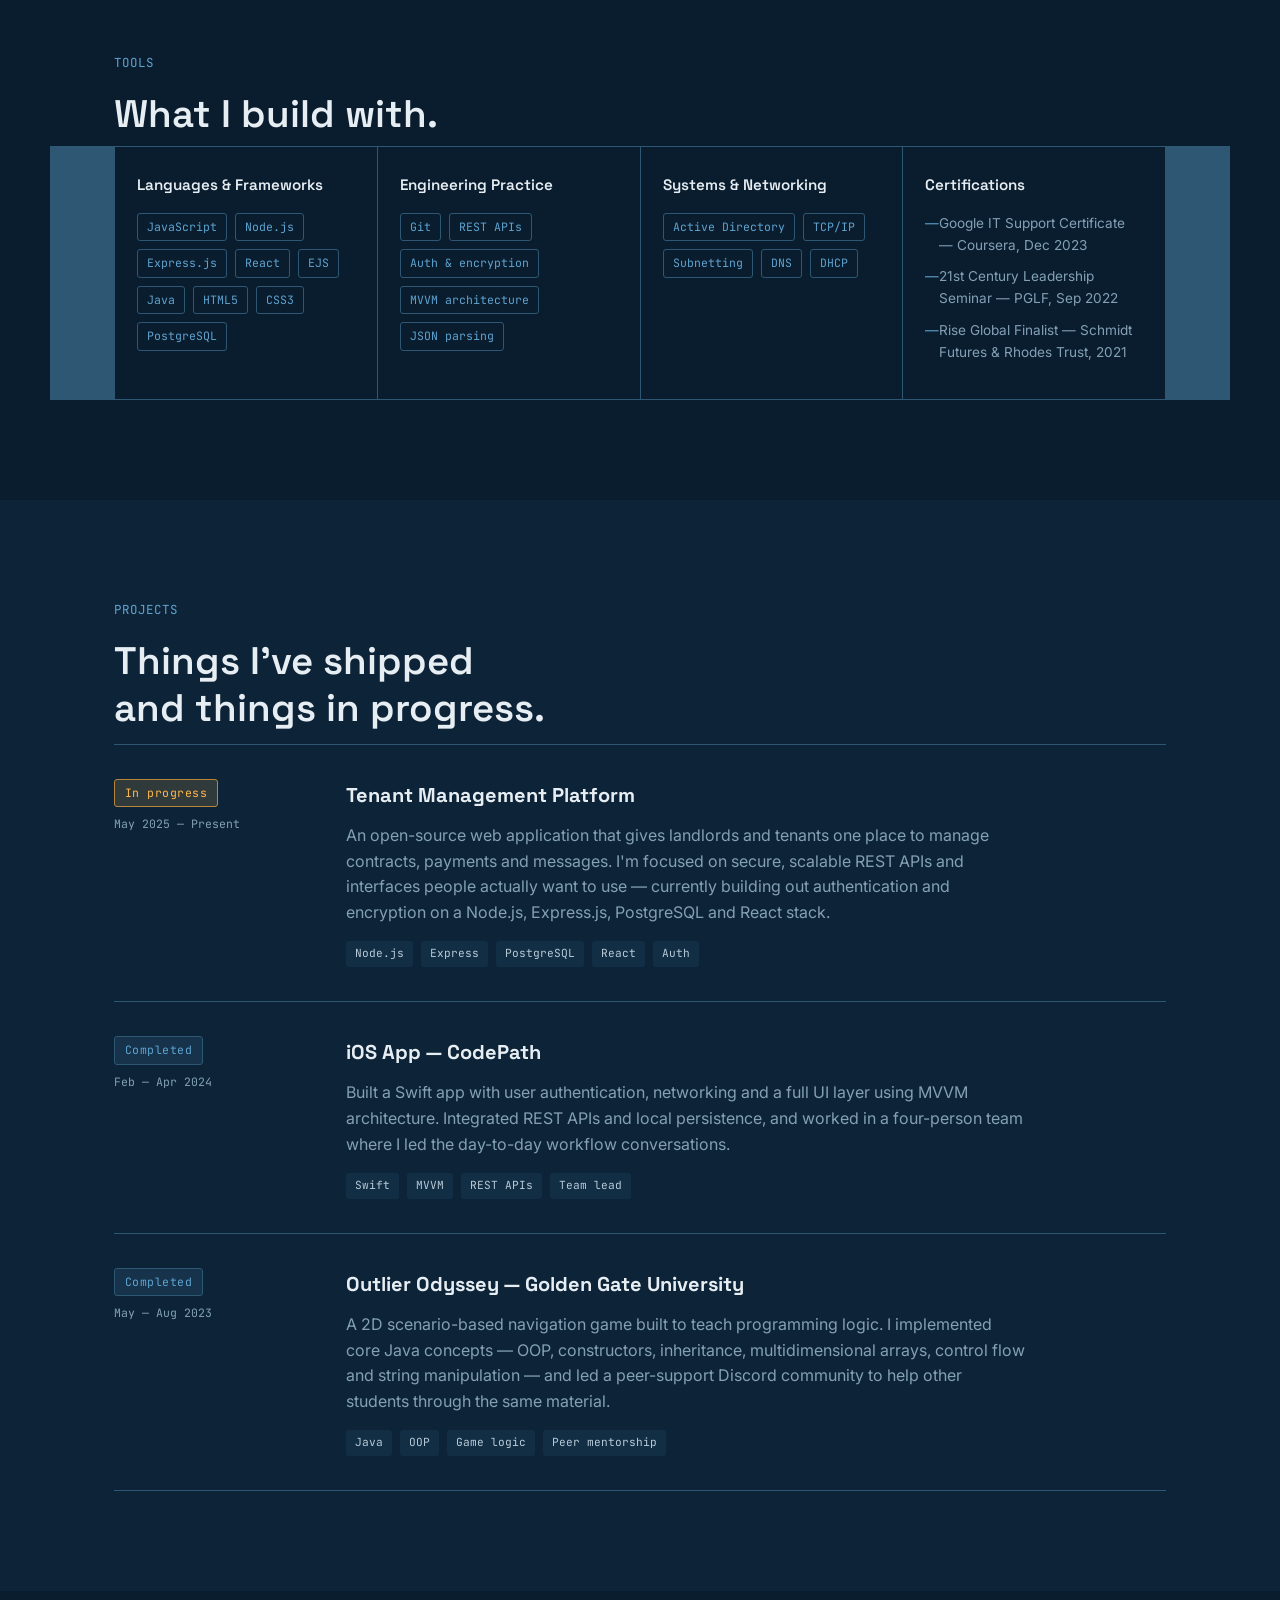
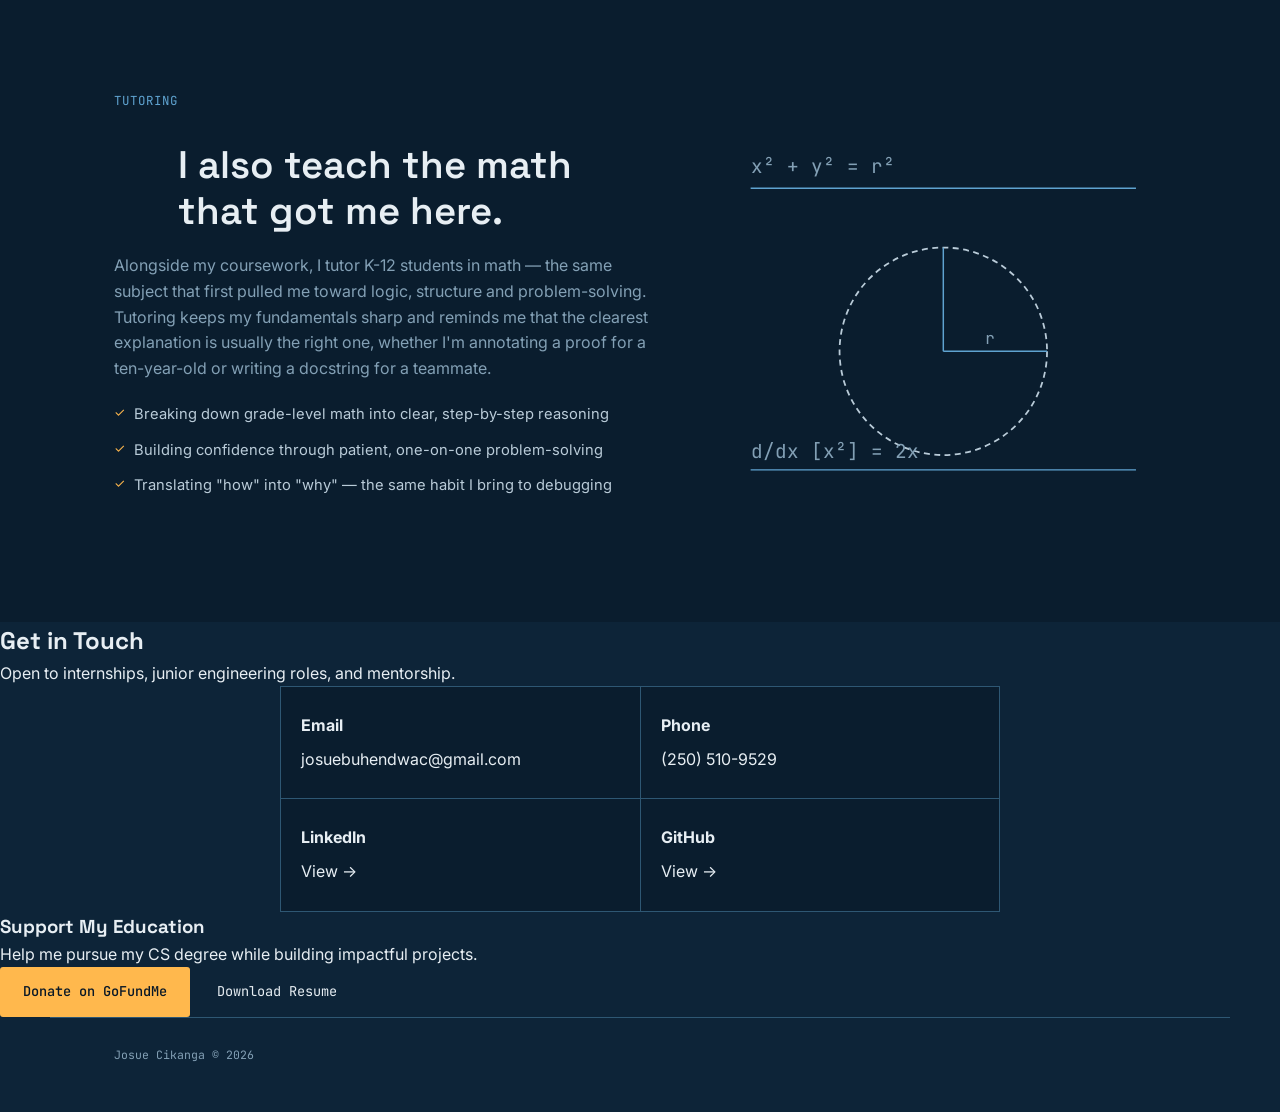
==== commit 0a1e167c: "Updates" ====
--- a/index.html
+++ b/index.html
@@ -3,8 +3,8 @@
 <head>
 <meta charset="UTF-8">
 <meta name="viewport" content="width=device-width, initial-scale=1.0">
-<title>Josue Cikanga — Full-Stack Engineer</title>
-<meta name="description" content="Josue Cikanga — Aspiring full-stack engineer, CS student at UVic, building the Tenant Management Platform, and K-12 math tutor.">
+<title>Josue Cikanga</title>
+<meta name="description" content="Josue Cikanga — Aspiring Software Engineer, CS student at UVic, building the Tenant Management Platform, and K-12 math tutor.">
 <link rel="preconnect" href="https://fonts.googleapis.com">
 <link rel="preconnect" href="https://fonts.gstatic.com" crossorigin>
 <link href="https://fonts.googleapis.com/css2?family=Space+Grotesk:wght@500;600;700&family=Inter:wght@400;500;600&family=JetBrains+Mono:wght@400;500&display=swap" rel="stylesheet">
@@ -44,7 +44,7 @@
       <div class="hero-copy">
         <p class="eyebrow">MANTRA</p>
         <h1 class="hero-title">
-          Hardwork, Decication<br>
+          Hardwork, Decication,<br>
           and Perseverance<br>
           beat Talent — <span class="hero-accent">Always.</span>
         </h1>
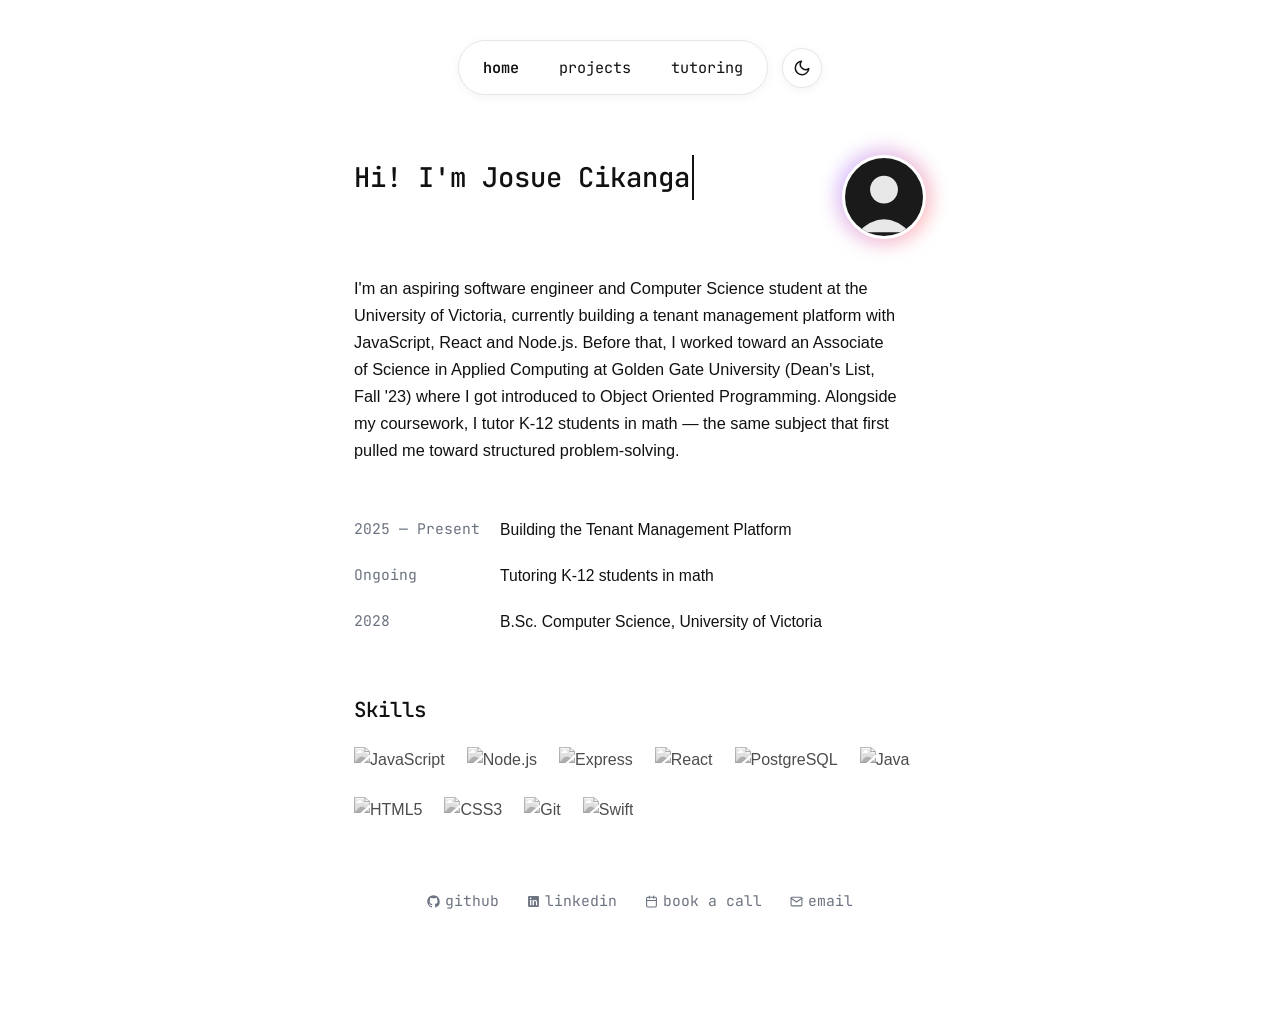
==== commit 37037420: "Updates_Minimalistic" ====
--- a/index.html
+++ b/index.html
@@ -4,325 +4,102 @@
 <meta charset="UTF-8">
 <meta name="viewport" content="width=device-width, initial-scale=1.0">
 <title>Josue Cikanga</title>
-<meta name="description" content="Josue Cikanga — Aspiring Software Engineer, CS student at UVic, building the Tenant Management Platform, and K-12 math tutor.">
+<meta name="description" content="Josue Cikanga — aspiring software engineer, CS student at UVic, and K-12 math tutor.">
 <link rel="preconnect" href="https://fonts.googleapis.com">
 <link rel="preconnect" href="https://fonts.gstatic.com" crossorigin>
-<link href="https://fonts.googleapis.com/css2?family=Space+Grotesk:wght@500;600;700&family=Inter:wght@400;500;600&family=JetBrains+Mono:wght@400;500&display=swap" rel="stylesheet">
+<link href="https://fonts.googleapis.com/css2?family=JetBrains+Mono:wght@400;500;600&display=swap" rel="stylesheet">
 <link rel="stylesheet" href="styles.css">
 </head>
 <body>
 
-<div class="grain"></div>
+<div class="nav-wrap">
+  <div class="nav-pill mono">
+    <a href="index.html" class="active">home</a>
+    <a href="projects.html">projects</a>
+    <a href="tutoring.html">tutoring</a>
+  </div>
+  <button class="theme-toggle" aria-label="Toggle dark mode">
+    <svg class="moon-icon" viewBox="0 0 24 24" fill="none" stroke="currentColor" stroke-width="2" stroke-linecap="round" stroke-linejoin="round"><path d="M21 12.79A9 9 0 1 1 11.21 3 7 7 0 0 0 21 12.79z"/></svg>
+    <svg class="sun-icon" viewBox="0 0 24 24" fill="none" stroke="currentColor" stroke-width="2" stroke-linecap="round" stroke-linejoin="round"><circle cx="12" cy="12" r="4"/><path d="M12 2v2M12 20v2M4.93 4.93l1.41 1.41M17.66 17.66l1.41 1.41M2 12h2M20 12h2M6.34 17.66l-1.41 1.41M19.07 4.93l-1.41 1.41"/></svg>
+  </button>
+</div>
 
-<!-- corner crop marks -->
-<div class="crop crop-tl"></div>
-<div class="crop crop-tr"></div>
-<div class="crop crop-bl"></div>
-<div class="crop crop-br"></div>
+<main>
 
-<header class="nav">
-  <div class="nav-inner">
-    <a href="#top" class="nav-mark">JC<span class="nav-mark-dot">.</span></a>
-    <nav class="nav-links">
-      <a href="#about"><span class="nav-num">01</span>About</a>
-      <a href="#skills"><span class="nav-num">02</span>Skills</a>
-      <a href="#projects"><span class="nav-num">03</span>Work</a>
-      <a href="#tutoring"><span class="nav-num">04</span>Tutoring</a>
-      <a href="#contact" class="nav-cta"><span class="nav-num">05</span>Contact</a>
-    </nav>
-    <button class="nav-toggle" aria-label="Toggle menu" aria-expanded="false">
-      <span></span><span></span><span></span>
-    </button>
-  </div>
-</header>
-
-<main id="top">
-
-  <!-- MANTRA -->
-  <section class="hero">
-    <div class="hero-grid">
-      <div class="hero-copy">
-        <p class="eyebrow">MANTRA</p>
-        <h1 class="hero-title">
-          Hardwork, Decication,<br>
-          and Perseverance<br>
-          beat Talent — <span class="hero-accent">Always.</span>
-        </h1>
-        <p class="hero-sub">
-          Computer Science student at the University of Victoria, building full-stack
-          applications with JavaScript/React/Node.js. Over the past few years, I had a few
-          tutoring the next generation of K-12 students through the math I learned to love
-          first.
-        </p>
-        <div class="hero-actions">
-          <a href="#projects" class="btn btn-primary">View the work<span class="btn-arrow">→</span></a>
-          <a href="#contact" class="btn btn-ghost">Get in touch</a>
-        </div>
-      </div>
-
-      <div class="hero-panel" aria-hidden="true">
-        <div class="terminal">
-          <div class="terminal-bar">
-            <span class="dot dot-r"></span><span class="dot dot-y"></span><span class="dot dot-g"></span>
-            <span class="terminal-title">josue@cikanga ~ </span>
-          </div>
-          <div class="terminal-body">
-            <p><span class="prompt">$</span> <span id="typed"></span><span class="cursor">&#9608;</span></p>
-            <div id="terminal-output" class="terminal-output"></div>
-          </div>
-        </div>
-
-        <svg class="blueprint-svg" viewBox="0 0 420 300" aria-hidden="true">
-          <!-- dimension lines -->
-          <line x1="20" y1="20" x2="400" y2="20" class="dim-line"/>
-          <line x1="20" y1="15" x2="20" y2="25" class="dim-tick"/>
-          <line x1="400" y1="15" x2="400" y2="25" class="dim-tick"/>
-          <text x="180" y="12" class="dim-label">380.0 MM</text>
-
-          <circle cx="80" cy="150" r="26" class="node node-a"/>
-          <circle cx="210" cy="90" r="26" class="node node-b"/>
-          <circle cx="210" cy="210" r="26" class="node node-c"/>
-          <circle cx="340" cy="150" r="26" class="node node-d"/>
-
-          <line x1="104" y1="150" x2="188" y2="100" class="link"/>
-          <line x1="104" y1="150" x2="188" y2="200" class="link"/>
-          <line x1="234" y1="90" x2="316" y2="140" class="link"/>
-          <line x1="234" y1="210" x2="316" y2="160" class="link"/>
-
-          <text x="80" y="154" class="node-label">JS</text>
-          <text x="210" y="94" class="node-label">REACT</text>
-          <text x="210" y="214" class="node-label">NODE</text>
-          <text x="340" y="154" class="node-label">SQL</text>
+  <div class="hero-row">
+    <h1 class="hero-name mono">Hi! I'm Josue Cikanga<span class="cursor-blink">&nbsp;</span></h1>
+    <div class="avatar-frame">
+      <div class="avatar-glow"></div>
+      <div class="avatar-circle">
+        <svg viewBox="0 0 84 84" xmlns="http://www.w3.org/2000/svg">
+          <rect width="84" height="84" fill="#1a1a1a"/>
+          <circle cx="42" cy="34" r="15" fill="#e8e8e8"/>
+          <path d="M14 80 Q42 52 70 80 Z" fill="#e8e8e8"/>
         </svg>
       </div>
     </div>
-  </section>
+  </div>
 
-  <!-- ABOUT -->
-  <section id="about" class="section">
-    <p class="section-label">ABOUT</p>
-    <div class="about-grid">
-      <h2 class="section-title">Two disciplines,<br>one way of thinking.</h2>
-      <div class="about-body">
-        <p>
-          I'm an aspiring full-stack engineer with a strong foundation in JavaScript and
-          React, currently completing a B.Sc. in Computer Science at the University of
-          Victoria. My path started at Golden Gate University, where I earned an
-          Associate of Science in Applied Computing and made the Dean's List — and it's
-          taken me through networking fundamentals, iOS development, and now full-stack
-          web architecture.
-        </p>
-        <p>
-          What ties it together is the same instinct I use for both code and math: break
-          the problem down, find the underlying structure, and build back up from there.
-          I bring that instinct to a tenant management platform I'm actively developing,
-          and to the K-12 students I tutor every week.
-        </p>
-        <div class="about-stats">
-          <div class="stat">
-            <span class="stat-num">2028</span>
-            <span class="stat-label">Expected grad, B.Sc. CS<br>University of Victoria</span>
-          </div>
-          <div class="stat">
-            <span class="stat-num">2025</span>
-            <span class="stat-label">A.S. Applied Computing<br>Golden Gate University</span>
-          </div>
-          <div class="stat">
-            <span class="stat-num">K–12</span>
-            <span class="stat-label">Math tutoring<br>alongside coursework</span>
-          </div>
-        </div>
-      </div>
+  <p class="bio">
+    I'm an aspiring software engineer and Computer Science student at the
+    University of Victoria, currently building a tenant management platform
+    with JavaScript, React and Node.js. Before that, I worked toward an Associate of
+    Science in Applied Computing at Golden Gate University (Dean's List, Fall
+    '23) where I got introduced to Object Oriented Programming. Alongside my coursework,
+    I tutor K-12 students in math — the same subject that first pulled me toward structured
+    problem-solving.
+  </p>
+
+  <div class="now-list">
+    <div class="now-row">
+      <span class="now-date mono">2025 — Present</span>
+      <span class="now-title"><a href="projects.html">Building the Tenant Management Platform</a></span>
     </div>
-  </section>
+    <div class="now-row">
+      <span class="now-date mono">Ongoing</span>
+      <span class="now-title"><a href="tutoring.html">Tutoring K-12 students in math</a></span>
+    </div>
+    <div class="now-row">
+      <span class="now-date mono">2028</span>
+      <span class="now-title">B.Sc. Computer Science, University of Victoria</span>
+    </div>
+  </div>
 
-  <!-- SKILLS -->
-  <section id="skills" class="section section-alt">
-    <p class="section-label">TOOLS</p>
-    <h2 class="section-title">What I build with.</h2>
+  <h2 class="section-heading mono">Skills</h2>
+  <div class="skills-row">
+    <img src="https://cdn.jsdelivr.net/npm/simple-icons@v13/icons/javascript.svg" alt="JavaScript" title="JavaScript">
+    <img src="https://cdn.jsdelivr.net/npm/simple-icons@v13/icons/nodedotjs.svg" alt="Node.js" title="Node.js">
+    <img src="https://cdn.jsdelivr.net/npm/simple-icons@v13/icons/express.svg" alt="Express" title="Express">
+    <img src="https://cdn.jsdelivr.net/npm/simple-icons@v13/icons/react.svg" alt="React" title="React">
+    <img src="https://cdn.jsdelivr.net/npm/simple-icons@v13/icons/postgresql.svg" alt="PostgreSQL" title="PostgreSQL">
+    <img src="https://cdn.jsdelivr.net/npm/simple-icons@v13/icons/java.svg" alt="Java" title="Java">
+    <img src="https://cdn.jsdelivr.net/npm/simple-icons@v13/icons/html5.svg" alt="HTML5" title="HTML5">
+    <img src="https://cdn.jsdelivr.net/npm/simple-icons@v13/icons/css3.svg" alt="CSS3" title="CSS3">
+    <img src="https://cdn.jsdelivr.net/npm/simple-icons@v13/icons/git.svg" alt="Git" title="Git">
+    <img src="https://cdn.jsdelivr.net/npm/simple-icons@v13/icons/swift.svg" alt="Swift" title="Swift">
+  </div>
 
-    <div class="skills-grid">
-      <div class="skill-card">
-        <h3>Languages &amp; Frameworks</h3>
-        <ul class="tag-list">
-          <li>JavaScript</li><li>Node.js</li><li>Express.js</li><li>React</li>
-          <li>EJS</li><li>Java</li><li>HTML5</li><li>CSS3</li><li>PostgreSQL</li>
-        </ul>
-      </div>
-      <div class="skill-card">
-        <h3>Engineering Practice</h3>
-        <ul class="tag-list">
-          <li>Git</li><li>REST APIs</li><li>Auth &amp; encryption</li>
-          <li>MVVM architecture</li><li>JSON parsing</li>
-        </ul>
-      </div>
-      <div class="skill-card">
-        <h3>Systems &amp; Networking</h3>
-        <ul class="tag-list">
-          <li>Active Directory</li><li>TCP/IP</li><li>Subnetting</li>
-          <li>DNS</li><li>DHCP</li>
-        </ul>
-      </div>
-      <div class="skill-card">
-        <h3>Certifications</h3>
-        <ul class="plain-list">
-          <li>Google IT Support Certificate — Coursera, Dec 2023</li>
-          <li>21st Century Leadership Seminar — PGLF, Sep 2022</li>
-          <li>Rise Global Finalist — Schmidt Futures &amp; Rhodes Trust, 2021</li>
-        </ul>
-      </div>
-    </div>
-  </section>
-
-  <!-- PROJECTS -->
-  <section id="projects" class="section">
-    <p class="section-label">PROJECTS</p>
-    <h2 class="section-title">Things I've shipped<br>and things in progress.</h2>
-
-    <div class="projects-list">
-
-      <article class="project-row">
-        <div class="project-meta">
-          <span class="project-status status-active">In progress</span>
-          <span class="project-dates">May 2025 — Present</span>
-        </div>
-        <div class="project-main">
-          <h3>Tenant Management Platform</h3>
-          <p>
-            An open-source web application that gives landlords and tenants one place to
-            manage contracts, payments and messages. I'm focused on secure, scalable
-            REST APIs and interfaces people actually want to use — currently building
-            out authentication and encryption on a Node.js, Express.js, PostgreSQL and
-            React stack.
-          </p>
-          <ul class="project-tags">
-            <li>Node.js</li><li>Express</li><li>PostgreSQL</li><li>React</li><li>Auth</li>
-          </ul>
-        </div>
-      </article>
-
-      <article class="project-row">
-        <div class="project-meta">
-          <span class="project-status status-done">Completed</span>
-          <span class="project-dates">Feb — Apr 2024</span>
-        </div>
-        <div class="project-main">
-          <h3>iOS App — CodePath</h3>
-          <p>
-            Built a Swift app with user authentication, networking and a full UI layer
-            using MVVM architecture. Integrated REST APIs and local persistence, and
-            worked in a four-person team where I led the day-to-day workflow
-            conversations.
-          </p>
-          <ul class="project-tags">
-            <li>Swift</li><li>MVVM</li><li>REST APIs</li><li>Team lead</li>
-          </ul>
-        </div>
-      </article>
-
-      <article class="project-row">
-        <div class="project-meta">
-          <span class="project-status status-done">Completed</span>
-          <span class="project-dates">May — Aug 2023</span>
-        </div>
-        <div class="project-main">
-          <h3>Outlier Odyssey — Golden Gate University</h3>
-          <p>
-            A 2D scenario-based navigation game built to teach programming logic.
-            I implemented core Java concepts — OOP, constructors, inheritance,
-            multidimensional arrays, control flow and string manipulation — and led a
-            peer-support Discord community to help other students through the same
-            material.
-          </p>
-          <ul class="project-tags">
-            <li>Java</li><li>OOP</li><li>Game logic</li><li>Peer mentorship</li>
-          </ul>
-        </div>
-      </article>
-
-    </div>
-  </section>
-
-  <!-- TUTORING -->
-  <section id="tutoring" class="section section-alt tutoring">
-    <p class="section-label">TUTORING</p>
-    <div class="tutoring-grid">
-      <div class="tutoring-copy">
-        <h2 class="section-title">I also teach the math<br>that got me here.</h2>
-        <p>
-          Alongside my coursework, I tutor K-12 students in math — the same subject
-          that first pulled me toward logic, structure and problem-solving. Tutoring
-          keeps my fundamentals sharp and reminds me that the clearest explanation is
-          usually the right one, whether I'm annotating a proof for a ten-year-old or
-          writing a docstring for a teammate.
-        </p>
-        <ul class="tutoring-points">
-          <li>Breaking down grade-level math into clear, step-by-step reasoning</li>
-          <li>Building confidence through patient, one-on-one problem-solving</li>
-          <li>Translating "how" into "why" — the same habit I bring to debugging</li>
-        </ul>
-      </div>
-      <div class="tutoring-figure" aria-hidden="true">
-        <svg viewBox="0 0 300 260" class="chalk-svg">
-          <line x1="20" y1="40" x2="280" y2="40" class="chalk-line"/>
-          <text x="20" y="30" class="chalk-label">x² + y² = r²</text>
-          <circle cx="150" cy="150" r="70" class="chalk-circle"/>
-          <line x1="150" y1="150" x2="220" y2="150" class="chalk-line"/>
-          <line x1="150" y1="150" x2="150" y2="80" class="chalk-line"/>
-          <text x="178" y="145" class="chalk-label small">r</text>
-          <line x1="20" y1="230" x2="280" y2="230" class="chalk-line"/>
-          <text x="20" y="222" class="chalk-label">d/dx [x²] = 2x</text>
-        </svg>
-      </div>
-    </div>
-  </section>
-
-  <!-- CONTACT -->
-  <section id="contact" class="page" data-page="contact">
-    <div class="page-content">
-      <h2>Get in Touch</h2>
-      <p>Open to internships, junior engineering roles, and mentorship.</p>
-      
-      <div class="contact-links">
-        <a href="mailto:josuebuhendwac@gmail.com" class="contact-link">
-          <strong>Email</strong>
-          <span>josuebuhendwac@gmail.com</span>
-        </a>
-        <a href="tel:+12505109529" class="contact-link">
-          <strong>Phone</strong>
-          <span>(250) 510-9529</span>
-        </a>
-        <a href="https://www.linkedin.com/in/josue-cikanka" target="_blank" class="contact-link">
-          <strong>LinkedIn</strong>
-          <span>View →</span>
-        </a>
-        <a href="https://github.com/JCkang23" target="_blank" class="contact-link">
-          <strong>GitHub</strong>
-          <span>View →</span>
-        </a>
-      </div>
-
-      <div class="funding-section">
-        <h3>Support My Education</h3>
-        <p>Help me pursue my CS degree while building impactful projects.</p>
-        <div class="funding-buttons">
-          <a href="https://www.gofundme.com/f/josue-from-the-congo-pay-for-college" target="_blank" class="btn btn-primary">
-            Donate on GoFundMe
-          </a>
-          <a href="/jcResume.pdf" download class="btn btn-secondary">
-            Download Resume
-          </a>
-        </div>
-      </div>
-    </div>
-  </section>
+  <div class="footer-links mono">
+    <a href="#" id="github-link" target="_blank" rel="noopener">
+      <svg viewBox="0 0 24 24" fill="currentColor"><path d="M12 .5C5.73.5.5 5.73.5 12c0 5.1 3.3 9.4 7.9 10.9.6.1.8-.3.8-.6v-2.2c-3.2.7-3.9-1.4-3.9-1.4-.5-1.3-1.3-1.7-1.3-1.7-1.1-.7.1-.7.1-.7 1.2.1 1.8 1.2 1.8 1.2 1 1.8 2.7 1.3 3.4 1 .1-.8.4-1.3.8-1.6-2.6-.3-5.3-1.3-5.3-5.7 0-1.3.4-2.3 1.2-3.1-.1-.3-.5-1.5.1-3.1 0 0 1-.3 3.3 1.2A11.4 11.4 0 0 1 12 5.8c1 0 2 .1 3 .4 2.3-1.5 3.3-1.2 3.3-1.2.6 1.6.2 2.8.1 3.1.8.8 1.2 1.9 1.2 3.1 0 4.4-2.7 5.4-5.3 5.7.4.4.8 1.1.8 2.2v3.3c0 .3.2.7.8.6A11.5 11.5 0 0 0 23.5 12c0-6.3-5.2-11.5-11.5-11.5z"/></svg>
+      github
+    </a>
+    <a href="#" id="linkedin-link" target="_blank" rel="noopener">
+      <svg viewBox="0 0 24 24" fill="currentColor"><path d="M20.5 2h-17A1.5 1.5 0 0 0 2 3.5v17A1.5 1.5 0 0 0 3.5 22h17a1.5 1.5 0 0 0 1.5-1.5v-17A1.5 1.5 0 0 0 20.5 2zM8 19H5.5V9H8zM6.7 7.7a1.4 1.4 0 1 1 0-2.9 1.4 1.4 0 0 1 0 2.9zM19 19h-2.5v-5.1c0-1.2 0-2.8-1.7-2.8-1.7 0-2 1.3-2 2.7V19H10.3V9h2.4v1.3h.1c.3-.6 1.2-1.3 2.5-1.3 2.6 0 3.1 1.7 3.1 4z"/></svg>
+      linkedin
+    </a>
+    <a href="#" id="calendly-link" target="_blank" rel="noopener">
+      <svg viewBox="0 0 24 24" fill="none" stroke="currentColor" stroke-width="2" stroke-linecap="round" stroke-linejoin="round"><rect x="3" y="4" width="18" height="18" rx="2"/><line x1="16" y1="2" x2="16" y2="6"/><line x1="8" y1="2" x2="8" y2="6"/><line x1="3" y1="10" x2="21" y2="10"/></svg>
+      book a call
+    </a>
+    <a href="mailto:josuebuhendwac@gmail.com">
+      <svg viewBox="0 0 24 24" fill="none" stroke="currentColor" stroke-width="2" stroke-linecap="round" stroke-linejoin="round"><path d="M4 4h16v16H4z" fill="none" stroke="none"/><path d="M22 6l-10 7L2 6"/><rect x="2" y="4" width="20" height="16" rx="2"/></svg>
+      email
+    </a>
+  </div>
 
 </main>
 
-<footer class="footer">
-  <p>Josue Cikanga © <span id="year"></span></p>
-</footer>
-
 <script src="script.js"></script>
 </body>
-</html>+</html>
--- a/styles.css
+++ b/styles.css
@@ -2,499 +2,320 @@
    TOKENS
    ============================================ */
 :root {
-  --ink: #0D2438;
-  --ink-alt: #0A1D2E;
-  --ink-deep: #081726;
-  --line: #E7EEF3;
-  --line-dim: #B9CBD8;
-  --blue: #5FA3D0;
-  --blue-dim: #2E5773;
-  --amber: #FFB84D;
-  --amber-dim: #B8853A;
-  --muted: #83A0B5;
-
-  --font-display: 'Space Grotesk', sans-serif;
-  --font-body: 'Inter', sans-serif;
-  --font-mono: 'JetBrains Mono', monospace;
-
-  --max-w: 1180px;
-  --edge: clamp(20px, 5vw, 64px);
+  --bg: #ffffff;
+  --text: #111111;
+  --muted: #6b7280;
+  --border: #e7e7e7;
+  --card-bg: #ffffff;
+  --pill-bg: #ffffff;
+  --shadow: 0 2px 10px rgba(0,0,0,0.05);
+  --glow-a: #ff8a8a;
+  --glow-b: #b98aff;
+  --max-w: 620px;
+  --max-w-wide: 980px;
+}
+
+[data-theme="dark"] {
+  --bg: #0a0a0a;
+  --text: #f2f2f2;
+  --muted: #9a9a9a;
+  --border: #262626;
+  --card-bg: #111111;
+  --pill-bg: #141414;
+  --shadow: 0 2px 16px rgba(0,0,0,0.4);
 }
 
 * { box-sizing: border-box; }
-html { scroll-behavior: smooth; }
-
-@media (prefers-reduced-motion: reduce) {
-  html { scroll-behavior: auto; }
-  * { animation-duration: 0.01ms !important; animation-iteration-count: 1 !important; transition-duration: 0.01ms !important; }
-}
 
 body {
   margin: 0;
-  background: var(--ink);
-  color: var(--line);
-  font-family: var(--font-body);
-  line-height: 1.6;
-  -webkit-font-smoothing: antialiased;
-  position: relative;
-  overflow-x: hidden;
-}
-
-/* faint grid + grain background */
-body::before {
-  content: "";
-  position: fixed;
-  inset: 0;
-  z-index: 0;
-  pointer-events: none;
-  background-image:
-    linear-gradient(var(--blue-dim) 1px, transparent 1px),
-    linear-gradient(90deg, var(--blue-dim) 1px, transparent 1px);
-  background-size: 40px 40px;
-  opacity: 0.12;
-}
-
-.grain {
-  position: fixed;
-  inset: 0;
-  z-index: 1;
-  pointer-events: none;
-  opacity: 0.035;
-  background-image: url("data:image/svg+xml,%3Csvg xmlns='http://www.w3.org/2000/svg' width='120' height='120'%3E%3Cfilter id='n'%3E%3CfeTurbulence type='fractalNoise' baseFrequency='0.9' numOctaves='2' stitchTiles='stitch'/%3E%3C/filter%3E%3Crect width='100%25' height='100%25' filter='url(%23n)'/%3E%3C/svg%3E");
-}
-
-main, header, footer { position: relative; z-index: 2; }
+  background: var(--bg);
+  color: var(--text);
+  font-family: -apple-system, BlinkMacSystemFont, "Segoe UI", Helvetica, Arial, sans-serif;
+  line-height: 1.65;
+  transition: background 0.25s ease, color 0.25s ease;
+  min-height: 100vh;
+}
 
 a { color: inherit; text-decoration: none; }
 ul { margin: 0; padding: 0; list-style: none; }
-h1, h2, h3 { font-family: var(--font-display); margin: 0; color: var(--line); }
 p { margin: 0; }
 
-/* crop marks — signature framing device */
-.crop {
-  position: fixed;
-  width: 22px;
-  height: 22px;
-  z-index: 30;
-  pointer-events: none;
-  opacity: 0.6;
-}
-.crop::before, .crop::after {
-  content: "";
-  position: absolute;
-  background: var(--blue);
-}
-.crop::before { width: 100%; height: 1px; top: 50%; }
-.crop::after { width: 1px; height: 100%; left: 50%; }
-.crop-tl { top: 14px; left: 14px; }
-.crop-tr { top: 14px; right: 14px; }
-.crop-bl { bottom: 14px; left: 14px; }
-.crop-br { bottom: 14px; right: 14px; }
-
-/* ============================================
-   NAV
-   ============================================ */
-.nav {
-  position: sticky;
-  top: 0;
-  z-index: 20;
-  background: rgba(13, 36, 56, 0.82);
-  backdrop-filter: blur(10px);
-  border-bottom: 1px solid var(--blue-dim);
-}
-.nav-inner {
+.mono {
+  font-family: "JetBrains Mono", ui-monospace, SFMono-Regular, Menlo, Consolas, monospace;
+}
+
+/* ============================================
+   NAV — floating pill
+   ============================================ */
+.nav-wrap {
+  display: flex;
+  justify-content: center;
+  align-items: center;
+  gap: 14px;
+  padding: 40px 20px 20px;
+}
+.nav-pill {
+  display: flex;
+  align-items: center;
+  gap: 4px;
+  background: var(--pill-bg);
+  border: 1px solid var(--border);
+  border-radius: 999px;
+  padding: 6px;
+  box-shadow: var(--shadow);
+}
+.nav-pill a {
+  font-size: 0.95rem;
+  color: var(--text);
+  padding: 8px 18px;
+  border-radius: 999px;
+  transition: background 0.15s ease;
+}
+.nav-pill a:hover { background: rgba(128,128,128,0.12); }
+.nav-pill a.active { color: var(--text); font-weight: 600; }
+
+.theme-toggle {
+  width: 40px;
+  height: 40px;
+  border-radius: 50%;
+  border: 1px solid var(--border);
+  background: var(--pill-bg);
+  box-shadow: var(--shadow);
+  display: flex;
+  align-items: center;
+  justify-content: center;
+  cursor: pointer;
+  color: var(--text);
+}
+.theme-toggle svg { width: 18px; height: 18px; }
+.theme-toggle .sun-icon { display: none; }
+[data-theme="dark"] .theme-toggle .moon-icon { display: none; }
+[data-theme="dark"] .theme-toggle .sun-icon { display: block; }
+
+/* ============================================
+   PAGE / MAIN CONTAINER
+   ============================================ */
+main {
   max-width: var(--max-w);
   margin: 0 auto;
-  padding: 18px var(--edge);
-  display: flex;
-  align-items: center;
+  padding: 40px 24px 100px;
+}
+main.wide { max-width: var(--max-w-wide); }
+
+/* ============================================
+   HERO
+   ============================================ */
+.hero-row {
+  display: flex;
+  align-items: flex-start;
   justify-content: space-between;
-}
-.nav-mark {
-  font-family: var(--font-mono);
-  font-size: 1.05rem;
-  letter-spacing: 0.05em;
-  color: var(--line);
-}
-.nav-mark-dot { color: var(--amber); }
-.nav-links {
-  display: flex;
-  gap: 32px;
-}
-.nav-links a {
-  font-family: var(--font-mono);
-  font-size: 0.82rem;
-  color: var(--muted);
-  display: flex;
-  align-items: center;
-  gap: 6px;
-  transition: color 0.2s ease;
-}
-.nav-links a:hover { color: var(--line); }
-.nav-num { color: var(--blue); font-size: 0.72rem; }
-.nav-cta { color: var(--amber) !important; }
-.nav-toggle { display: none; }
-
-/* ============================================
-   HERO
-   ============================================ */
-.hero {
-  max-width: var(--max-w);
-  margin: 0 auto;
-  padding: clamp(48px, 8vw, 96px) var(--edge) clamp(64px, 9vw, 120px);
-}
-.hero-grid {
-  display: grid;
-  grid-template-columns: 1.15fr 0.85fr;
-  gap: clamp(32px, 6vw, 72px);
-  align-items: center;
-}
-.eyebrow {
-  font-family: var(--font-mono);
-  font-size: 0.78rem;
-  letter-spacing: 0.08em;
-  color: var(--blue);
-  margin-bottom: 20px;
-}
-.hero-title {
-  font-size: clamp(2.3rem, 5vw, 3.6rem);
-  font-weight: 700;
-  line-height: 1.12;
-  letter-spacing: -0.01em;
-}
-.hero-accent { color: var(--amber); }
-.hero-sub {
-  margin-top: 24px;
-  max-width: 46ch;
-  color: var(--muted);
-  font-size: 1.03rem;
-}
-.hero-actions {
-  margin-top: 36px;
-  display: flex;
-  gap: 16px;
+  gap: 20px;
+  margin-bottom: 36px;
+}
+.hero-name {
+  font-size: 1.7rem;
+  font-weight: 500;
+  margin: 0;
+}
+.cursor-blink {
+  display: inline-block;
+  width: 2px;
+  background: var(--text);
+  margin-left: 2px;
+  animation: blink 1s step-end infinite;
+}
+@keyframes blink { 50% { opacity: 0; } }
+
+.avatar-frame {
+  position: relative;
+  width: 84px;
+  height: 84px;
+  flex-shrink: 0;
+}
+.avatar-glow {
+  position: absolute;
+  inset: -6px;
+  border-radius: 50%;
+  background: conic-gradient(from 120deg, var(--glow-a), var(--glow-b), var(--glow-a));
+  filter: blur(9px);
+  opacity: 0.55;
+}
+.avatar-circle {
+  position: relative;
+  width: 84px;
+  height: 84px;
+  border-radius: 50%;
+  background: var(--card-bg);
+  border: 3px solid var(--bg);
+  display: flex;
+  align-items: center;
+  justify-content: center;
+  overflow: hidden;
+}
+.avatar-circle svg { width: 100%; height: 100%; }
+
+/* ============================================
+   BIO
+   ============================================ */
+.bio {
+  color: var(--text);
+  font-size: 1.02rem;
+  margin-bottom: 44px;
+  max-width: 60ch;
+}
+
+/* ============================================
+   NOW LIST (date + item rows)
+   ============================================ */
+.now-list { margin-bottom: 48px; }
+.now-row {
+  display: flex;
+  gap: 18px;
+  padding: 10px 0;
+}
+.now-date {
+  color: var(--muted);
+  font-size: 0.92rem;
+  width: 128px;
+  flex-shrink: 0;
+}
+.now-title {
+  font-weight: 500;
+  font-size: 0.98rem;
+}
+.now-title a:hover { text-decoration: underline; }
+
+/* ============================================
+   SKILLS
+   ============================================ */
+.section-heading {
+  font-size: 1.3rem;
+  font-weight: 500;
+  margin: 0 0 20px;
+}
+.skills-row {
+  display: flex;
   flex-wrap: wrap;
-}
-.btn {
-  font-family: var(--font-mono);
-  font-size: 0.85rem;
-  padding: 13px 22px;
-  border-radius: 3px;
+  align-items: center;
+  gap: 22px;
+  margin-bottom: 56px;
+}
+.skills-row img {
+  height: 28px;
+  width: auto;
+  filter: grayscale(1);
+  opacity: 0.75;
+  transition: opacity 0.15s ease, filter 0.15s ease;
+}
+[data-theme="dark"] .skills-row img { filter: grayscale(1) invert(0.85); }
+.skills-row img:hover { opacity: 1; filter: grayscale(0); }
+[data-theme="dark"] .skills-row img:hover { filter: grayscale(0) invert(0); }
+
+/* ============================================
+   FOOTER LINKS
+   ============================================ */
+.footer-links {
+  display: flex;
+  justify-content: center;
+  gap: 28px;
+  flex-wrap: wrap;
+  padding-top: 8px;
+}
+.footer-links a {
   display: inline-flex;
   align-items: center;
-  gap: 8px;
-  transition: all 0.2s ease;
-  border: 1px solid transparent;
-}
-.btn-primary {
-  background: var(--amber);
-  color: var(--ink-deep);
-  font-weight: 500;
-}
-.btn-primary:hover { background: #ffc670; }
-.btn-arrow { transition: transform 0.2s ease; }
-.btn-primary:hover .btn-arrow { transform: translateX(3px); }
-.btn-ghost {
-  border-color: var(--blue-dim);
-  color: var(--line);
-}
-.btn-ghost:hover { border-color: var(--blue); background: rgba(95,163,208,0.08); }
-
-/* terminal panel */
-.hero-panel { display: flex; flex-direction: column; gap: 28px; }
-.terminal {
-  background: var(--ink-deep);
-  border: 1px solid var(--blue-dim);
-  border-radius: 6px;
-  overflow: hidden;
-  box-shadow: 0 20px 60px rgba(0,0,0,0.35);
-}
-.terminal-bar {
-  display: flex;
-  align-items: center;
-  gap: 7px;
-  padding: 10px 14px;
-  background: rgba(95,163,208,0.08);
-  border-bottom: 1px solid var(--blue-dim);
-}
-.dot { width: 9px; height: 9px; border-radius: 50%; display: inline-block; }
-.dot-r { background: #E27D6A; }
-.dot-y { background: #E2B96A; }
-.dot-g { background: #7EC98F; }
-.terminal-title {
-  margin-left: 10px;
-  font-family: var(--font-mono);
-  font-size: 0.72rem;
-  color: var(--muted);
-}
-.terminal-body {
-  padding: 20px 18px 24px;
-  font-family: var(--font-mono);
-  font-size: 0.85rem;
-  min-height: 140px;
-}
-.prompt { color: var(--amber); }
-.cursor { animation: blink 1s step-end infinite; color: var(--blue); }
-@keyframes blink { 50% { opacity: 0; } }
-.terminal-output { margin-top: 10px; color: var(--muted); white-space: pre-line; min-height: 60px; }
-.terminal-output .line-in { color: var(--line-dim); }
-
-.blueprint-svg { width: 100%; height: auto; }
-.dim-line, .dim-tick { stroke: var(--blue-dim); stroke-width: 1; }
-.dim-label { fill: var(--muted); font-family: var(--font-mono); font-size: 9px; text-anchor: middle; }
-.node { fill: none; stroke: var(--blue); stroke-width: 1.4; }
-.node-b, .node-d { stroke: var(--amber); }
-.link { stroke: var(--blue-dim); stroke-width: 1; stroke-dasharray: 3 3; }
-.node-label { fill: var(--line-dim); font-family: var(--font-mono); font-size: 9.5px; text-anchor: middle; }
-
-/* ============================================
-   SECTIONS (shared)
-   ============================================ */
-.section {
-  max-width: var(--max-w);
-  margin: 0 auto;
-  padding: clamp(56px, 8vw, 100px) var(--edge);
-}
-.section-alt { background: var(--ink-alt); max-width: none; }
-.section-alt > * { max-width: var(--max-w); margin-left: auto; margin-right: auto; }
-.section-alt { padding-left: 0; padding-right: 0; }
-.section-alt .section-label, .section-alt .section-title, .section-alt .skills-grid,
-.section-alt .tutoring-grid { padding-left: var(--edge); padding-right: var(--edge); }
-
-.section-label {
-  font-family: var(--font-mono);
-  font-size: 0.78rem;
-  letter-spacing: 0.08em;
-  color: var(--blue);
-  margin-bottom: 18px;
-}
-.section-title {
-  font-size: clamp(1.6rem, 3.4vw, 2.4rem);
-  font-weight: 600;
-  line-height: 1.22;
-  margin-bottom: 8px;
-}
-
-/* ABOUT */
-.about-grid {
-  display: grid;
-  grid-template-columns: 0.9fr 1.1fr;
-  gap: clamp(28px, 5vw, 64px);
-}
-.about-body p { color: var(--muted); margin-bottom: 18px; max-width: 62ch; }
-.about-stats {
+  gap: 5px;
+  color: var(--muted);
+  font-size: 0.92rem;
+  transition: color 0.15s ease;
+}
+.footer-links a:hover { color: var(--text); }
+.footer-links svg { width: 13px; height: 13px; }
+
+/* ============================================
+   PROJECTS GRID
+   ============================================ */
+.projects-grid {
   display: grid;
   grid-template-columns: repeat(3, 1fr);
-  gap: 20px;
-  margin-top: 32px;
-  border-top: 1px solid var(--blue-dim);
-  padding-top: 28px;
-}
-.stat-num {
-  display: block;
-  font-family: var(--font-display);
-  font-size: 1.7rem;
-  font-weight: 700;
-  color: var(--amber);
-  margin-bottom: 6px;
-}
-.stat-label {
-  font-family: var(--font-mono);
-  font-size: 0.76rem;
-  color: var(--muted);
-  line-height: 1.5;
-}
-
-/* SKILLS */
-.skills-grid {
-  display: grid;
-  grid-template-columns: repeat(4, 1fr);
-  gap: 1px;
-  background: var(--blue-dim);
-  border: 1px solid var(--blue-dim);
-  margin-top: 8px;
-}
-.skill-card {
-  background: var(--ink-alt);
-  padding: 26px 22px;
-}
-.skill-card h3 {
-  font-size: 0.95rem;
+  gap: 24px;
+}
+.project-card {
+  border: 1px solid var(--border);
+  border-radius: 14px;
+  overflow: hidden;
+  background: var(--card-bg);
+  box-shadow: var(--shadow);
+  display: flex;
+  flex-direction: column;
+}
+.project-thumb {
+  height: 170px;
+  display: flex;
+  align-items: center;
+  justify-content: center;
+  background: var(--thumb-bg, #f2f2f2);
+  color: var(--thumb-fg, #111);
+  font-size: 2rem;
+}
+[data-theme="dark"] .project-thumb { background: var(--thumb-bg-dark, #1a1a1a); }
+.project-body { padding: 20px 20px 22px; }
+.project-body h3 {
+  font-size: 1.02rem;
   font-weight: 600;
-  margin-bottom: 16px;
-  color: var(--line);
-}
-.tag-list { display: flex; flex-wrap: wrap; gap: 8px; }
-.tag-list li {
-  font-family: var(--font-mono);
+  margin: 0 0 10px;
+}
+.project-body p {
+  color: var(--muted);
+  font-size: 0.9rem;
+  margin: 0;
+}
+.project-tags {
+  display: flex;
+  flex-wrap: wrap;
+  gap: 6px;
+  margin-top: 14px;
+}
+.project-tags li {
   font-size: 0.72rem;
-  color: var(--blue);
-  border: 1px solid var(--blue-dim);
-  padding: 4px 9px;
-  border-radius: 3px;
-}
-.plain-list li {
-  font-size: 0.85rem;
-  color: var(--muted);
-  margin-bottom: 10px;
-  padding-left: 14px;
+  color: var(--muted);
+  border: 1px solid var(--border);
+  padding: 3px 8px;
+  border-radius: 999px;
+}
+.project-status {
+  display: inline-block;
+  font-size: 0.72rem;
+  color: var(--muted);
+  margin-bottom: 8px;
+}
+
+/* ============================================
+   TUTORING PAGE
+   ============================================ */
+.tutoring-points li {
+  padding-left: 18px;
   position: relative;
-}
-.plain-list li::before {
+  margin-bottom: 12px;
+  font-size: 0.98rem;
+}
+.tutoring-points li::before {
   content: "—";
   position: absolute;
   left: 0;
-  color: var(--blue);
-}
-
-/* PROJECTS */
-.projects-list { margin-top: 12px; }
-.project-row {
-  display: grid;
-  grid-template-columns: 200px 1fr;
-  gap: 32px;
-  padding: 34px 0;
-  border-top: 1px solid var(--blue-dim);
-}
-.project-row:last-child { border-bottom: 1px solid var(--blue-dim); }
-.project-meta { display: flex; flex-direction: column; gap: 8px; }
-.project-status {
-  font-family: var(--font-mono);
-  font-size: 0.72rem;
-  letter-spacing: 0.04em;
-  width: fit-content;
-  padding: 4px 10px;
-  border-radius: 3px;
-}
-.status-active { background: rgba(255,184,77,0.15); color: var(--amber); border: 1px solid var(--amber-dim); }
-.status-done { background: rgba(95,163,208,0.12); color: var(--blue); border: 1px solid var(--blue-dim); }
-.project-dates { font-family: var(--font-mono); font-size: 0.72rem; color: var(--muted); }
-.project-main h3 { font-size: 1.25rem; margin-bottom: 12px; }
-.project-main p { color: var(--muted); max-width: 68ch; margin-bottom: 16px; }
-.project-tags { display: flex; flex-wrap: wrap; gap: 8px; }
-.project-tags li {
-  font-family: var(--font-mono);
-  font-size: 0.7rem;
-  color: var(--line-dim);
-  background: rgba(95,163,208,0.08);
-  padding: 4px 9px;
-  border-radius: 3px;
-}
-
-/* TUTORING */
-.tutoring-grid {
-  display: grid;
-  grid-template-columns: 1.1fr 0.9fr;
-  gap: clamp(28px, 5vw, 64px);
-  align-items: center;
-}
-.tutoring-copy p { color: var(--muted); margin: 18px 0 22px; max-width: 56ch; }
-.tutoring-points li {
-  font-size: 0.92rem;
-  color: var(--line-dim);
-  padding-left: 20px;
-  position: relative;
-  margin-bottom: 12px;
-}
-.tutoring-points li::before {
-  content: "✓";
-  position: absolute;
-  left: 0;
-  color: var(--amber);
-  font-size: 0.8rem;
-}
-.chalk-svg { width: 100%; height: auto; }
-.chalk-circle { fill: none; stroke: var(--line-dim); stroke-width: 1.2; stroke-dasharray: 4 3; }
-.chalk-line { stroke: var(--blue); stroke-width: 1; }
-.chalk-label { fill: var(--muted); font-family: var(--font-mono); font-size: 13px; }
-.chalk-label.small { font-size: 11px; }
-
-/* CONTACT */
-.contact { text-align: center; }
-.contact-title { margin: 0 auto 14px; }
-.contact-sub { color: var(--muted); max-width: 48ch; margin: 0 auto 44px; }
-.contact-links {
-  display: grid;
-  grid-template-columns: repeat(2, 1fr);
-  gap: 1px;
-  background: var(--blue-dim);
-  border: 1px solid var(--blue-dim);
-  max-width: 720px;
-  margin: 0 auto;
-}
-.contact-link {
-  background: var(--ink-alt);
-  padding: 26px 20px;
-  display: flex;
-  flex-direction: column;
-  gap: 8px;
-  transition: background 0.2s ease;
-}
-.contact-link:hover { background: rgba(95,163,208,0.08); }
-.contact-label {
-  font-family: var(--font-mono);
-  font-size: 0.72rem;
-  color: var(--blue);
-  letter-spacing: 0.05em;
-}
-.contact-value { font-size: 0.95rem; color: var(--line); word-break: break-word; }
-
-/* FOOTER */
-.footer {
-  max-width: var(--max-w);
-  margin: 0 auto;
-  padding: 28px var(--edge) 48px;
-  display: flex;
-  justify-content: space-between;
-  font-family: var(--font-mono);
-  font-size: 0.72rem;
-  color: var(--muted);
-  border-top: 1px solid var(--blue-dim);
+  color: var(--muted);
 }
 
 /* ============================================
    RESPONSIVE
    ============================================ */
-@media (max-width: 900px) {
-  .hero-grid { grid-template-columns: 1fr; }
-  .about-grid { grid-template-columns: 1fr; }
-  .tutoring-grid { grid-template-columns: 1fr; }
-  .tutoring-figure { order: -1; max-width: 320px; margin: 0 auto; }
-  .skills-grid { grid-template-columns: repeat(2, 1fr); }
-  .project-row { grid-template-columns: 1fr; gap: 14px; }
-}
-
-@media (max-width: 700px) {
-  .nav-links {
-    position: fixed;
-    top: 62px;
-    left: 0;
-    right: 0;
-    background: var(--ink);
-    border-bottom: 1px solid var(--blue-dim);
-    flex-direction: column;
-    padding: 20px var(--edge);
-    gap: 18px;
-    transform: translateY(-130%);
-    transition: transform 0.25s ease;
-  }
-  .nav-links.open { transform: translateY(0); }
-  .nav-toggle {
-    display: flex;
-    flex-direction: column;
-    gap: 5px;
-    background: none;
-    border: none;
-    cursor: pointer;
-    padding: 6px;
-    
-  }
-  .nav-toggle span { width: 20px; height: 2px; background: var(--line); }
-  .about-stats { grid-template-columns: 1fr; gap: 18px; }
-  .contact-links { grid-template-columns: 1fr; }
-  .footer { flex-direction: column; gap: 8px; }
-}
-
+@media (max-width: 720px) {
+  .projects-grid { grid-template-columns: 1fr; }
+  .nav-pill a { padding: 8px 12px; font-size: 0.88rem; }
+}
 @media (max-width: 480px) {
-  .skills-grid { grid-template-columns: 1fr; }
-}
+  .hero-name { font-size: 1.4rem; }
+  .now-row { flex-direction: column; gap: 2px; }
+  .now-date { width: auto; }
+}
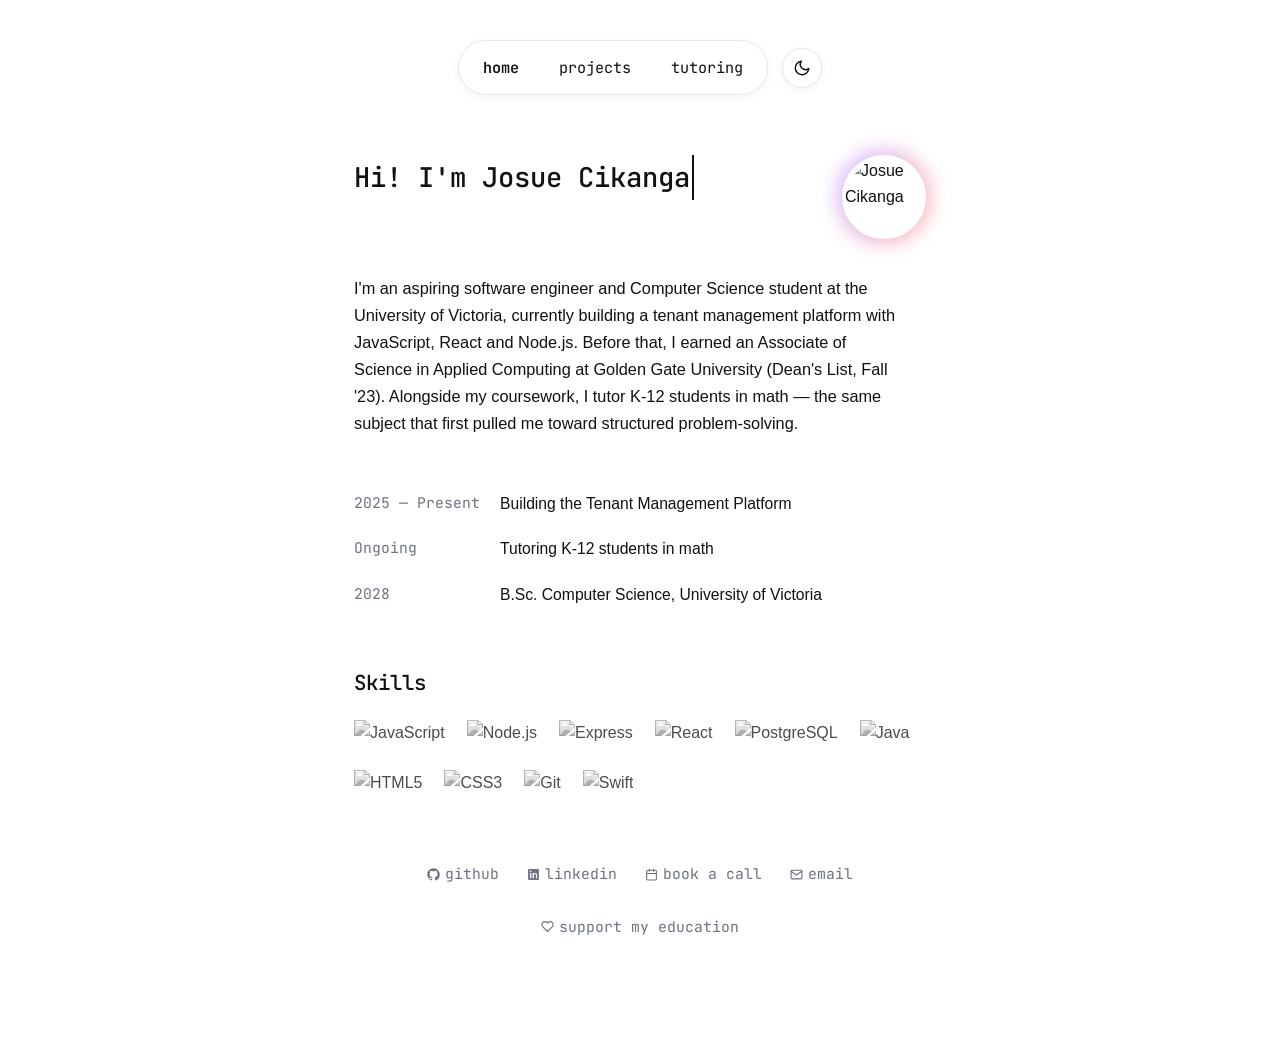
==== commit 814ec81e: "Updates" ====
--- a/index.html
+++ b/index.html
@@ -8,6 +8,15 @@
 <link rel="preconnect" href="https://fonts.googleapis.com">
 <link rel="preconnect" href="https://fonts.gstatic.com" crossorigin>
 <link href="https://fonts.googleapis.com/css2?family=JetBrains+Mono:wght@400;500;600&display=swap" rel="stylesheet">
+<script>
+  (function() {
+    try {
+      var saved = localStorage.getItem('jc-theme');
+      var prefersDark = window.matchMedia && window.matchMedia('(prefers-color-scheme: dark)').matches;
+      document.documentElement.setAttribute('data-theme', saved || (prefersDark ? 'dark' : 'light'));
+    } catch (e) {}
+  })();
+</script>
 <link rel="stylesheet" href="styles.css">
 </head>
 <body>
@@ -31,11 +40,7 @@
     <div class="avatar-frame">
       <div class="avatar-glow"></div>
       <div class="avatar-circle">
-        <svg viewBox="0 0 84 84" xmlns="http://www.w3.org/2000/svg">
-          <rect width="84" height="84" fill="#1a1a1a"/>
-          <circle cx="42" cy="34" r="15" fill="#e8e8e8"/>
-          <path d="M14 80 Q42 52 70 80 Z" fill="#e8e8e8"/>
-        </svg>
+        <img src="assets/avatar.jpg" alt="Josue Cikanga" width="84" height="84">
       </div>
     </div>
   </div>
@@ -43,11 +48,10 @@
   <p class="bio">
     I'm an aspiring software engineer and Computer Science student at the
     University of Victoria, currently building a tenant management platform
-    with JavaScript, React and Node.js. Before that, I worked toward an Associate of
+    with JavaScript, React and Node.js. Before that, I earned an Associate of
     Science in Applied Computing at Golden Gate University (Dean's List, Fall
-    '23) where I got introduced to Object Oriented Programming. Alongside my coursework,
-    I tutor K-12 students in math — the same subject that first pulled me toward structured
-    problem-solving.
+    '23). Alongside my coursework, I tutor K-12 students in math — the same
+    subject that first pulled me toward structured problem-solving.
   </p>
 
   <div class="now-list">
@@ -96,10 +100,14 @@
       <svg viewBox="0 0 24 24" fill="none" stroke="currentColor" stroke-width="2" stroke-linecap="round" stroke-linejoin="round"><path d="M4 4h16v16H4z" fill="none" stroke="none"/><path d="M22 6l-10 7L2 6"/><rect x="2" y="4" width="20" height="16" rx="2"/></svg>
       email
     </a>
+    <a href="#" id="gofundme-link" target="_blank" rel="noopener">
+      <svg viewBox="0 0 24 24" fill="none" stroke="currentColor" stroke-width="2" stroke-linecap="round" stroke-linejoin="round"><path d="M20.84 4.61a5.5 5.5 0 0 0-7.78 0L12 5.67l-1.06-1.06a5.5 5.5 0 0 0-7.78 7.78l1.06 1.06L12 21.23l7.78-7.78 1.06-1.06a5.5 5.5 0 0 0 0-7.78z"/></svg>
+      support my education
+    </a>
   </div>
 
 </main>
 
 <script src="script.js"></script>
 </body>
-</html>
+</html>
--- a/styles.css
+++ b/styles.css
@@ -154,6 +154,7 @@
   overflow: hidden;
 }
 .avatar-circle svg { width: 100%; height: 100%; }
+.avatar-circle img { width: 100%; height: 100%; object-fit: cover; display: block; }
 
 /* ============================================
    BIO
@@ -318,4 +319,4 @@
   .hero-name { font-size: 1.4rem; }
   .now-row { flex-direction: column; gap: 2px; }
   .now-date { width: auto; }
-}
+}
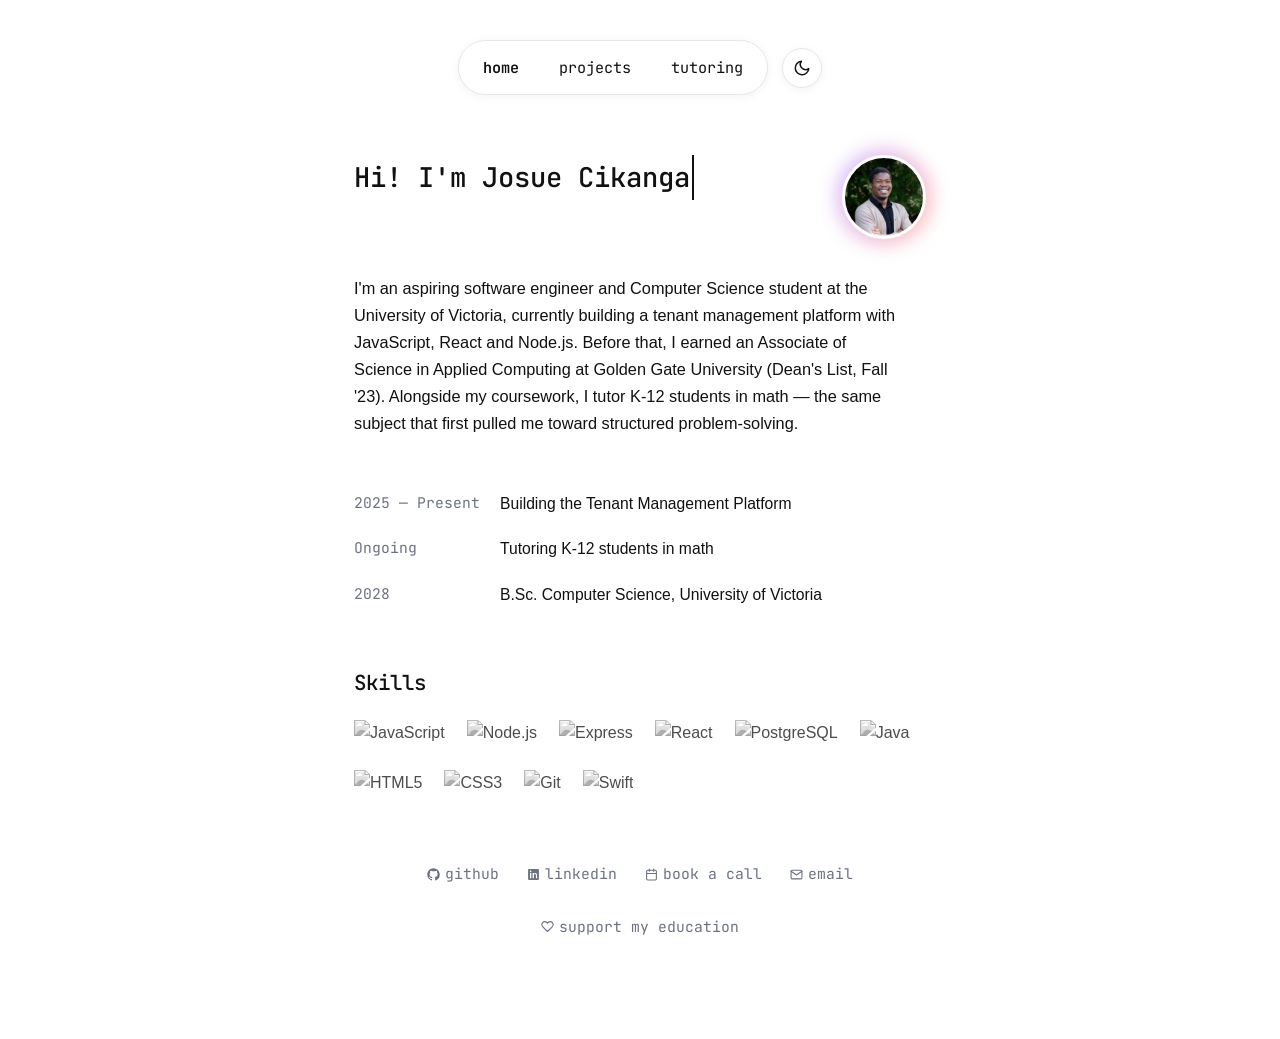
==== commit 0691fb9f: "Updates_Avatar" ====
--- a/index.html
+++ b/index.html
@@ -40,7 +40,7 @@
     <div class="avatar-frame">
       <div class="avatar-glow"></div>
       <div class="avatar-circle">
-        <img src="assets/avatar.jpg" alt="Josue Cikanga" width="84" height="84">
+        <img src="avatar.jpg" alt="Josue Cikanga" width="84" height="84">
       </div>
     </div>
   </div>
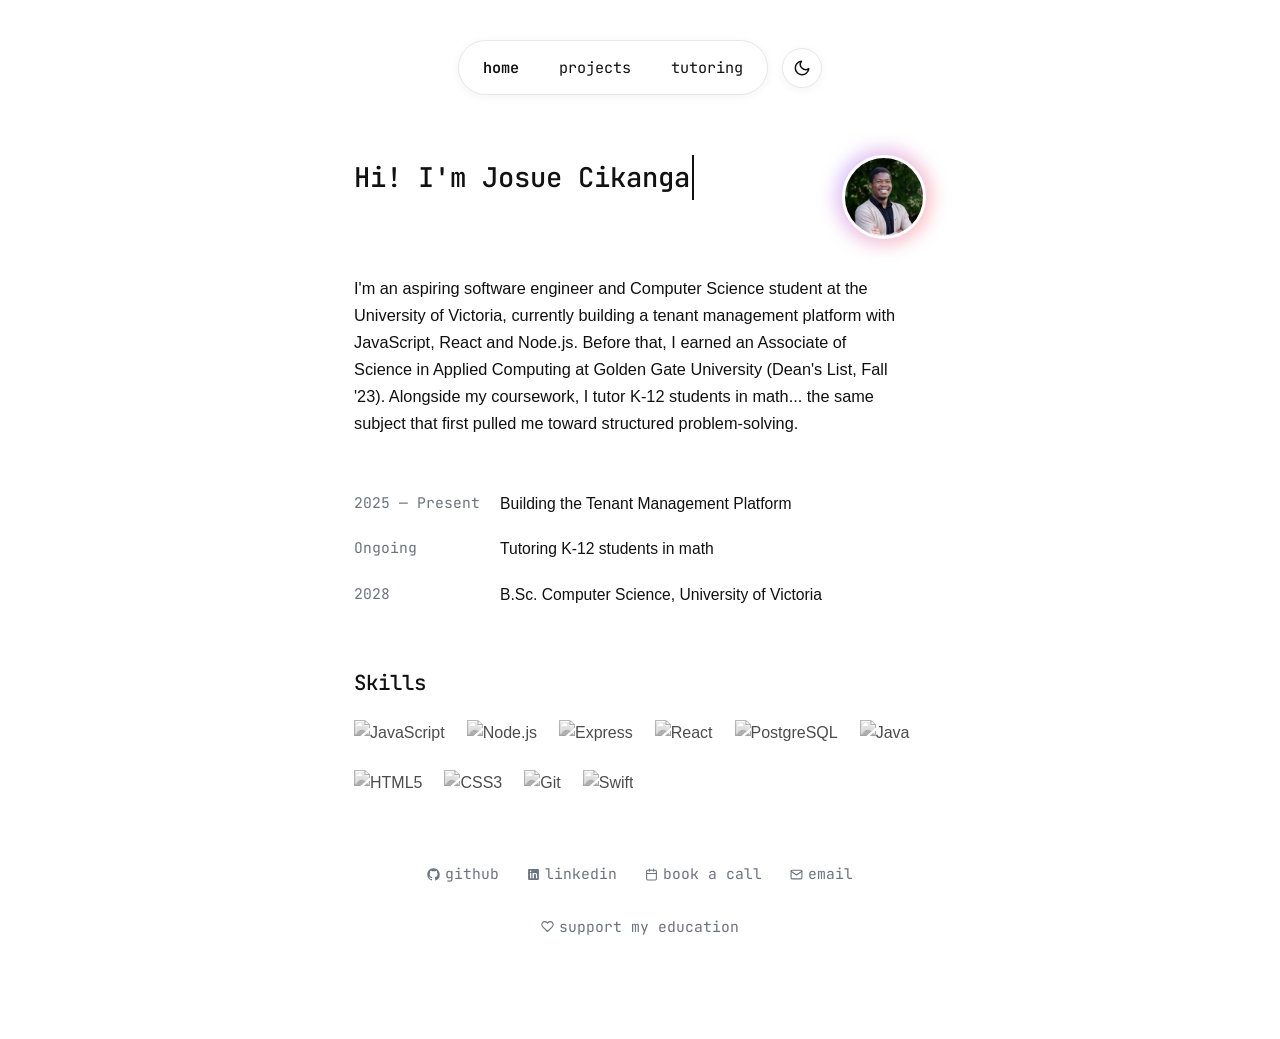
==== commit 8b22aa94: "Update" ====
--- a/index.html
+++ b/index.html
@@ -50,7 +50,7 @@
     University of Victoria, currently building a tenant management platform
     with JavaScript, React and Node.js. Before that, I earned an Associate of
     Science in Applied Computing at Golden Gate University (Dean's List, Fall
-    '23). Alongside my coursework, I tutor K-12 students in math — the same
+    '23). Alongside my coursework, I tutor K-12 students in math... the same
     subject that first pulled me toward structured problem-solving.
   </p>
 
